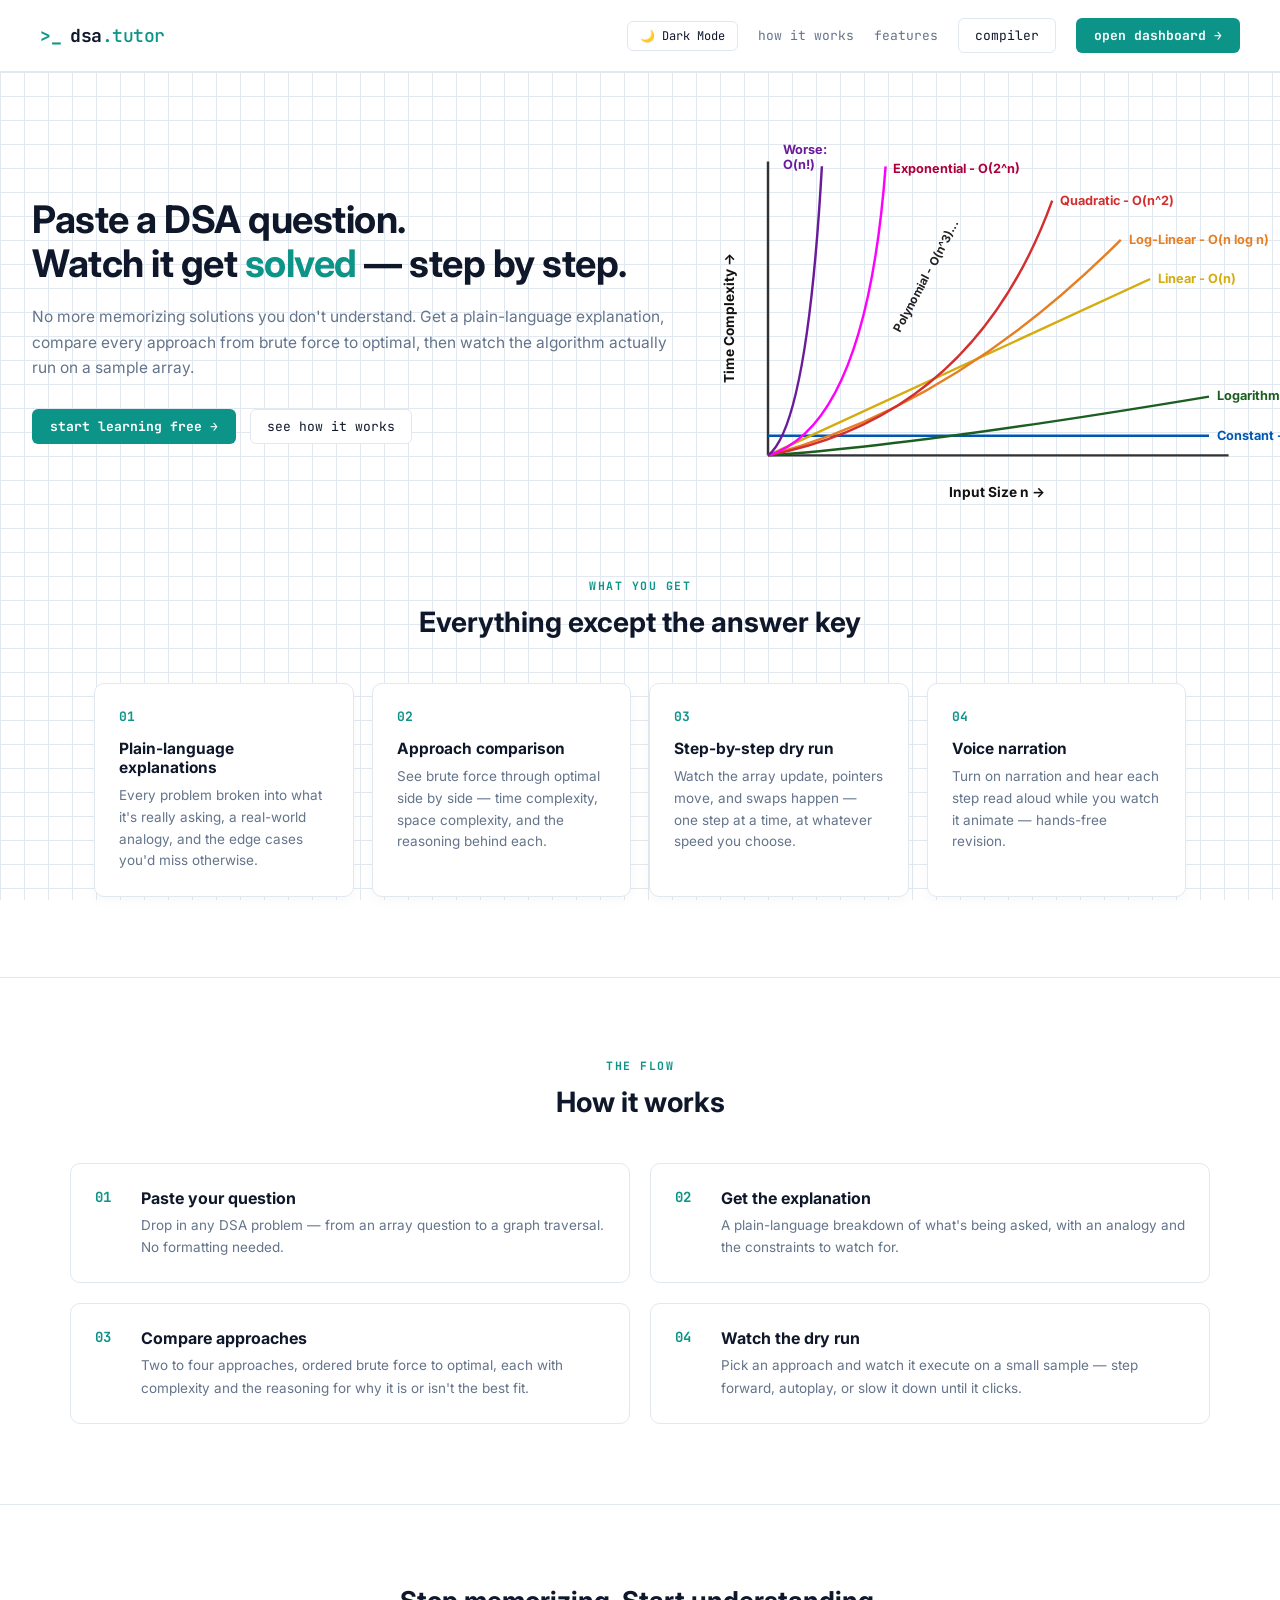
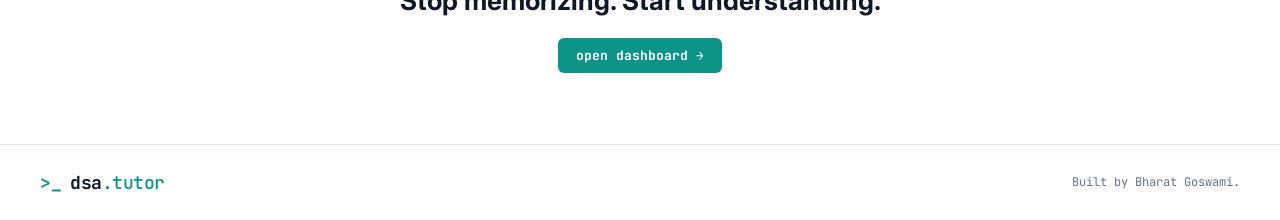
==== frontend/index.html @ 7089bfb3 "Initial clean commit without secrets" ====
<!DOCTYPE html>
<html lang="en">
<head>
<meta charset="UTF-8">
<meta name="viewport" content="width=device-width, initial-scale=1.0">
<title>DSA Visual Tutor — learn algorithms by watching them run</title>
<meta name="description" content="Paste any DSA question and get a plain-language explanation, a brute-force-to-optimal approach comparison, and a step-by-step animated dry run.">
<link rel="preconnect" href="https://fonts.googleapis.com">
<link href="https://fonts.googleapis.com/css2?family=JetBrains+Mono:wght@400;500;700&family=Inter:wght@400;500;600;700&display=swap" rel="stylesheet">
<link rel="stylesheet" href="style.css">
<script src="theme.js"></script>
</head>
<body class="bg-grid">

<header class="landing-nav">
  <div class="brand">
    <span class="brand-prompt">&gt;_</span>
    <span class="brand-name">dsa<span class="brand-accent">.tutor</span></span>
  </div>
  <div class="landing-nav-links">
    <button id="themeToggleBtn" class="btn-ghost" style="padding: 6px 12px; font-size: 12px; cursor: pointer;">🌙 Dark Mode</button>
    <a href="#how-it-works" class="text-link">how it works</a>
    <a href="#features" class="text-link">features</a>
    <a href="compiler.html" class="btn-ghost">compiler</a>
    <a href="dashboard.html" class="btn-solid">open dashboard →</a>
  </div>
</header>

<main>

  <!-- Hero Section with Split Layout & Time Complexity Graph -->
  <section class="hero-split-section">
    <div class="hero-left">
      
      <h1>Paste a DSA question.<br>Watch it get <span class="accent">solved</span> — step by step.</h1>
      <p class="sub">No more memorizing solutions you don't understand. Get a plain-language explanation, compare every approach from brute force to optimal, then watch the algorithm actually run on a sample array.</p>
      <div class="hero-ctas">
        <a href="dashboard.html" class="btn-solid">start learning free →</a>
        <a href="#how-it-works" class="btn-ghost">see how it works</a>
      </div>
    </div>

    <!-- Right Side: Exact Time Complexity Graph (No Box Container) -->
    <div class="hero-right">
      <div class="complexity-graph-wrapper">
        <svg viewBox="0 0 540 380" class="exact-complexity-svg">
          <!-- Axes -->
          <line x1="50" y1="330" x2="520" y2="330" stroke="#333" stroke-width="2.5"/>
          <line x1="50" y1="30" x2="50" y2="330" stroke="#333" stroke-width="2.5"/>
          
          <!-- Axis Labels -->
          <text x="235" y="372" fill="#111" font-size="14" font-weight="700" font-family="Inter, sans-serif">Input Size n -></text>
          <text x="15" y="190" fill="#111" font-size="14" font-weight="700" font-family="Inter, sans-serif" transform="rotate(-90, 15, 190)" text-anchor="middle">Time Complexity -> </text>

          <!-- 1. Constant - O(1) [Blue] -->
          <line x1="50" y1="310" x2="500" y2="310" stroke="#0056b3" stroke-width="2.5"/>
          <text x="508" y="314" fill="#0056b3" font-size="13" font-weight="700" font-family="Inter, sans-serif">Constant - O(1)</text>

          <!-- 2. Logarithmic - O(log(n)) [Dark Green] -->
          <path d="M 50 330 Q 180 320 490" fill="none" stroke="#1b5e20" stroke-width="2.5"/>
          <path d="M 50 330 Q 200 320 500 270" fill="none" stroke="#1b5e20" stroke-width="2.5"/>
          <text x="508" y="274" fill="#1b5e20" font-size="13" font-weight="700" font-family="Inter, sans-serif">Logarithmic - O(log(n))</text>

          <!-- 3. Linear - O(n) [Yellow/Gold] -->
          <line x1="50" y1="330" x2="440" y2="150" stroke="#d4ac0d" stroke-width="2.5"/>
          <text x="448" y="154" fill="#d4ac0d" font-size="13" font-weight="700" font-family="Inter, sans-serif">Linear - O(n)</text>

          <!-- 4. Log-Linear - O(n log n) [Orange] -->
          <path d="M 50 330 Q 240 280 410" fill="none" stroke="#e67e22" stroke-width="2.5"/>
          <path d="M 50 330 Q 240 280 410 110" fill="none" stroke="#e67e22" stroke-width="2.5"/>
          <text x="418" y="114" fill="#e67e22" font-size="13" font-weight="700" font-family="Inter, sans-serif">Log-Linear - O(n log n)</text>

          <!-- 5. Quadratic - O(n^2) [Red] -->
          <path d="M 50 330 Q 260 290 340 70" fill="none" stroke="#d32f2f" stroke-width="2.5"/>
          <text x="348" y="74" fill="#d32f2f" font-size="13" font-weight="700" font-family="Inter, sans-serif">Quadratic - O(n^2)</text>

          <!-- 6. Polynomial - O(n^3)... [Slanted along curve] -->
          <text x="185" y="205" fill="#222" font-size="12" font-weight="700" font-family="Inter, sans-serif" transform="rotate(-62, 185, 205)">Polynomial - O(n^3)...</text>

          <!-- 7. Exponential - O(2^n) [Magenta] -->
          <path d="M 50 330 Q 150 300 170 35" fill="none" stroke="#ff00ff" stroke-width="2.5"/>
          <text x="178" y="42" fill="#b0003a" font-size="13" font-weight="700" font-family="Inter, sans-serif">Exponential - O(2^n)</text>

          <!-- 8. Worse: O(n!) [Purple] -->
          <path d="M 50 330 Q 90 300 105 35" fill="none" stroke="#6a1b9a" stroke-width="2.5"/>
          <text x="65" y="22" fill="#6a1b9a" font-size="13" font-weight="700" font-family="Inter, sans-serif">Worse:</text>
          <text x="65" y="38" fill="#6a1b9a" font-size="13" font-weight="700" font-family="Inter, sans-serif">O(n!)</text>
        </svg>
      </div>
    </div>
  </section>

  <section class="features" id="features">
    <div class="section-label">WHAT YOU GET</div>
    <h2 class="section-title">Everything except the answer key</h2>
    <div class="features-grid">
      <div class="feature-card">
        <div class="f-icon">01</div>
        <h3>Plain-language explanations</h3>
        <p>Every problem broken into what it's really asking, a real-world analogy, and the edge cases you'd miss otherwise.</p>
      </div>
      <div class="feature-card">
        <div class="f-icon">02</div>
        <h3>Approach comparison</h3>
        <p>See brute force through optimal side by side — time complexity, space complexity, and the reasoning behind each.</p>
      </div>
      <div class="feature-card">
        <div class="f-icon">03</div>
        <h3>Step-by-step dry run</h3>
        <p>Watch the array update, pointers move, and swaps happen — one step at a time, at whatever speed you choose.</p>
      </div>
      <div class="feature-card">
        <div class="f-icon">04</div>
        <h3>Voice narration</h3>
        <p>Turn on narration and hear each step read aloud while you watch it animate — hands-free revision.</p>
      </div>
    </div>
  </section>

  <section class="how-it-works" id="how-it-works">
    <div class="section-label">THE FLOW</div>
    <h2 class="section-title">How it works</h2>
    <div class="how-steps">
      <div class="how-step">
        <span class="how-step-num">01</span>
        <div>
          <h3>Paste your question</h3>
          <p>Drop in any DSA problem — from an array question to a graph traversal. No formatting needed.</p>
        </div>
      </div>
      <div class="how-step">
        <span class="how-step-num">02</span>
        <div>
          <h3>Get the explanation</h3>
          <p>A plain-language breakdown of what's being asked, with an analogy and the constraints to watch for.</p>
        </div>
      </div>
      <div class="how-step">
        <span class="how-step-num">03</span>
        <div>
          <h3>Compare approaches</h3>
          <p>Two to four approaches, ordered brute force to optimal, each with complexity and the reasoning for why it is or isn't the best fit.</p>
        </div>
      </div>
      <div class="how-step">
        <span class="how-step-num">04</span>
        <div>
          <h3>Watch the dry run</h3>
          <p>Pick an approach and watch it execute on a small sample — step forward, autoplay, or slow it down until it clicks.</p>
        </div>
      </div>
    </div>
  </section>

  <section class="cta-band">
    <h2>Stop memorizing. Start understanding.</h2>
    <a href="dashboard.html" class="btn-solid">open dashboard →</a>
  </section>

</main>

<footer class="landing-footer">
  <div class="brand">
    <span class="brand-prompt">&gt;_</span>
    <span class="brand-name">dsa<span class="brand-accent">.tutor</span></span>
  </div>
  <span>Built by Bharat Goswami.</span>
</footer>

</body>
</html>
---- frontend/style.css ----
:root {
  --bg: #ffffff;
  --grid-line: #e2e8f0;
  --panel: rgba(255, 255, 255, 0.92);
  --panel-border: #cbd5e1;
  --text: #0f172a;
  --text-dim: #475569;
  --mono: 'JetBrains Mono', monospace;
  --sans: 'Inter', sans-serif;
  --accent: #0d9488;
  --accent-dim: #ccfbf1;
  --amber: #d97706;
  --good: #16a34a;
  --bad: #dc2626;
  --bar: #f8fafc;
  --btn-run-text: #ffffff;
  color-scheme: light;
}

/* Optional Dark theme if toggled */
:root[data-theme="dark"] {
  --bg: #0b0e14;
  --grid-line: rgba(255, 255, 255, 0.05);
  --panel: rgba(18, 22, 31, 0.92);
  --panel-border: #232a38;
  --text: #e2e8f0;
  --text-dim: #7c8798;
  --accent: #5eead4;
  --accent-dim: #2d5f57;
  --amber: #f5a623;
  --good: #4ade80;
  --bad: #f87171;
  --bar: #1c2433;
  --btn-run-text: #06201c;
  color-scheme: dark;
}

* { box-sizing: border-box; }

body {
  margin: 0;
  background-color: var(--bg);
  /* Full-page subtle graph grid pattern */
  background-image:
    linear-gradient(to right, var(--grid-line) 1px, transparent 1px),
    linear-gradient(to bottom, var(--grid-line) 1px, transparent 1px);
  background-size: 24px 24px;
  background-attachment: fixed;
  color: var(--text);
  font-family: var(--sans);
  min-height: 100vh;
  position: relative;
  transition: background-color 0.15s ease, color 0.15s ease;
}

/* Hide old scanline overlay for crisp white grid look */
.scanline {
  display: none;
}

.topbar {
  display: flex;
  justify-content: space-between;
  align-items: center;
  padding: 16px 32px;
  border-bottom: 1px solid var(--panel-border);
  background: var(--panel);
  backdrop-filter: blur(8px);
}

.brand { font-family: var(--mono); font-size: 18px; display: flex; gap: 8px; align-items: center; color: var(--text); }
.brand-prompt { color: var(--accent); font-weight: 700; }
.brand-name { font-weight: 700; letter-spacing: -0.5px; }
.brand-accent { color: var(--accent); font-weight: 500; }

.topbar-status {
  font-family: var(--mono);
  font-size: 12px;
  color: var(--text-dim);
  display: flex;
  align-items: center;
  gap: 8px;
}

.dot { width: 8px; height: 8px; border-radius: 50%; display: inline-block; }
.dot-idle { background: var(--text-dim); }
.dot-live { background: var(--accent); box-shadow: 0 0 8px var(--accent); }

/* ================= FULL-PAGE GRID LAYOUT ================= */

.wrap {
  max-width: 1360px;
  width: 100%;
  margin: 0 auto;
  padding: 32px 32px 80px;
  display: grid;
  grid-template-columns: repeat(12, 1fr);
  gap: 24px;
  align-items: start;
}

/* By default, panels span all 12 columns */
.wrap > * {
  grid-column: span 12;
}

/* On Dashboard: 02 (Understand) and 03 (Compare Approaches) sit side-by-side in a 2-column grid */
.explain-panel {
  grid-column: span 6;
  height: 100%;
}

.approaches-panel {
  grid-column: span 6;
  height: 100%;
}

.input-panel,
.dryrun-panel,
.compiler-panel,
.coming-soon,
.loader,
.error-box {
  grid-column: span 12;
}

.panel {
  background: var(--panel);
  backdrop-filter: blur(6px);
  border: 1px solid var(--panel-border);
  border-radius: 12px;
  padding: 24px;
  box-shadow: 0 4px 16px rgba(15, 23, 42, 0.04);
  animation: rise 0.3s ease;
}

@keyframes rise {
  from { opacity: 0; transform: translateY(6px); }
  to { opacity: 1; transform: translateY(0); }
}

.hidden { display: none !important; }

.panel-label {
  font-family: var(--mono);
  font-size: 11.5px;
  font-weight: 700;
  letter-spacing: 1.5px;
  color: var(--accent);
  margin-bottom: 14px;
}

.panel-label-row {
  display: flex;
  justify-content: space-between;
  align-items: center;
  margin-bottom: 14px;
  flex-wrap: wrap;
  gap: 10px;
}
.panel-label-row .panel-label { margin-bottom: 0; }

.btn-listen {
  background: var(--bar);
  border: 1px solid var(--panel-border);
  color: var(--text);
  border-radius: 6px;
  padding: 6px 12px;
  font-family: var(--mono);
  font-size: 11.5px;
  cursor: pointer;
  display: flex;
  align-items: center;
  gap: 6px;
}
.btn-listen:hover { border-color: var(--accent); color: var(--accent); }
.btn-listen.speaking { border-color: var(--amber); color: var(--amber); }
.btn-listen.speaking #listenIcon { animation: pulse 1s ease-in-out infinite; }

@keyframes pulse {
  0%, 100% { opacity: 1; }
  50% { opacity: 0.4; }
}

.narrate-toggle {
  font-family: var(--mono);
  font-size: 11.5px;
  color: var(--text-dim);
  display: flex;
  align-items: center;
  gap: 5px;
  cursor: pointer;
  user-select: none;
}
.narrate-toggle input { accent-color: var(--accent); cursor: pointer; }

#questionInput {
  width: 100%;
  min-height: 95px;
  background: var(--bar);
  border: 1px solid var(--panel-border);
  border-radius: 8px;
  color: var(--text);
  font-family: var(--mono);
  font-size: 14px;
  padding: 14px;
  resize: vertical;
}
#questionInput:focus { outline: 2px solid var(--accent); border-color: var(--accent); }

.btn-run {
  margin-top: 14px;
  width: 100%;
  background: var(--accent);
  color: var(--btn-run-text);
  border: none;
  border-radius: 8px;
  padding: 12px;
  font-family: var(--mono);
  font-weight: 700;
  font-size: 14px;
  cursor: pointer;
  display: flex;
  justify-content: center;
  gap: 10px;
  align-items: center;
  transition: filter 0.15s ease;
}
.btn-run:hover { filter: brightness(1.08); }
.btn-run:active { filter: brightness(0.95); }
.btn-run-key { opacity: 0.75; }

.explanation-text {
  font-size: 15px;
  line-height: 1.75;
  color: var(--text);
  margin: 0;
}

.approaches-list {
  display: grid;
  grid-template-columns: repeat(auto-fit, minmax(240px, 1fr));
  gap: 12px;
}

.approach-card {
  background: var(--bar);
  border: 1px solid var(--panel-border);
  border-radius: 8px;
  padding: 14px 16px;
  cursor: pointer;
  transition: border-color 0.15s ease, transform 0.15s ease, box-shadow 0.15s ease;
}
.approach-card:hover {
  border-color: var(--accent);
  transform: translateY(-2px);
  box-shadow: 0 4px 12px rgba(13, 148, 136, 0.08);
}
.approach-card.best {
  border-color: var(--good);
  background: rgba(22, 163, 74, 0.05);
}

.approach-top {
  display: flex;
  justify-content: space-between;
  align-items: center;
  margin-bottom: 6px;
  gap: 8px;
}

.approach-name { font-weight: 600; font-size: 14.5px; }

.approach-badge {
  font-family: var(--mono);
  font-size: 10.5px;
  font-weight: 600;
  padding: 2px 8px;
  border-radius: 4px;
  letter-spacing: 0.5px;
}
.badge-best { background: rgba(22, 163, 74, 0.15); color: var(--good); }
.badge-normal { background: rgba(100, 116, 139, 0.15); color: var(--text-dim); }

.approach-complexity {
  font-family: var(--mono);
  font-size: 12.5px;
  color: var(--accent);
  margin-bottom: 6px;
}

.approach-why { font-size: 13px; color: var(--text-dim); line-height: 1.5; margin: 0; }

.dryrun-header {
  display: flex;
  justify-content: space-between;
  align-items: center;
  margin-bottom: 20px;
  flex-wrap: wrap;
  gap: 10px;
}

.dryrun-approach-name {
  font-family: var(--mono);
  font-size: 13.5px;
  font-weight: 600;
  color: var(--amber);
}

.dryrun-controls { display: flex; align-items: center; gap: 8px; flex-wrap: wrap; }

.btn-step {
  background: var(--bar);
  border: 1px solid var(--panel-border);
  color: var(--text);
  border-radius: 6px;
  padding: 6px 10px;
  font-family: var(--mono);
  font-size: 12px;
  cursor: pointer;
}
.btn-step:hover { border-color: var(--accent); color: var(--accent); }
.btn-play { color: var(--accent); font-weight: 600; }

.speed-select {
  background: var(--bar);
  border: 1px solid var(--panel-border);
  color: var(--text);
  border-radius: 6px;
  padding: 6px 8px;
  font-family: var(--mono);
  font-size: 12px;
  cursor: pointer;
}
.speed-select:hover { border-color: var(--accent); }

.step-counter { font-family: var(--mono); font-size: 12px; color: var(--text-dim); min-width: 48px; text-align: center; }

.array-stage {
  display: flex;
  align-items: flex-end;
  justify-content: center;
  gap: 12px;
  height: 200px;
  padding: 16px 0 0;
  border-bottom: 1px solid var(--panel-border);
  background-image:
    linear-gradient(to right, rgba(203, 213, 225, 0.35) 1px, transparent 1px),
    linear-gradient(to bottom, rgba(203, 213, 225, 0.35) 1px, transparent 1px);
  background-size: 16px 16px;
  border-radius: 8px 8px 0 0;
}

.array-bar {
  background: var(--bar);
  border: 1px solid var(--panel-border);
  border-radius: 6px 6px 2px 2px;
  min-width: 44px;
  display: flex;
  align-items: flex-start;
  justify-content: center;
  padding-top: 8px;
  font-family: var(--mono);
  font-weight: 600;
  font-size: 13.5px;
  color: var(--text);
  transition: height 0.25s ease, background 0.25s ease, border-color 0.25s ease;
}

.array-bar.highlight {
  background: rgba(13, 148, 136, 0.14);
  border-color: var(--accent);
  color: var(--accent);
}

.array-bar.swapped {
  background: rgba(217, 119, 6, 0.15);
  border-color: var(--amber);
  color: var(--amber);
}

.pointer-row {
  display: flex;
  justify-content: center;
  gap: 12px;
  min-height: 28px;
  margin-top: 8px;
  font-family: var(--mono);
  font-size: 12px;
  color: var(--text-dim);
}

.pointer-tag {
  min-width: 44px;
  text-align: center;
}

.pointer-tag .name { color: var(--amber); font-weight: 600; }

.action-line {
  margin-top: 18px;
  font-family: var(--mono);
  font-size: 13px;
  line-height: 1.6;
  color: var(--text);
  padding: 12px 14px;
  background: var(--bar);
  border-radius: 6px;
  border-left: 3px solid var(--accent);
}

.loader {
  font-family: var(--mono);
  font-size: 13px;
  color: var(--accent);
  text-align: center;
  padding: 20px;
}
.loader-text::after {
  content: '';
  animation: dots 1.2s steps(4, end) infinite;
}
@keyframes dots {
  0% { content: ''; }
  25% { content: '.'; }
  50% { content: '..'; }
  75% { content: '...'; }
  100% { content: ''; }
}

.error-box {
  font-family: var(--mono);
  font-size: 13px;
  color: var(--bad);
  background: rgba(220, 38, 38, 0.06);
  border: 1px solid rgba(220, 38, 38, 0.3);
  border-radius: 8px;
  padding: 14px 16px;
}

/* ================= APP SHELL (Sidebar + Main Grid) ================= */

.app-shell { display: flex; min-height: 100vh; align-items: stretch; }

.sidebar {
  width: 230px;
  flex-shrink: 0;
  display: flex;
  flex-direction: column;
  padding: 22px 0 18px;
  border-right: 1px solid var(--panel-border);
  background: var(--panel);
  backdrop-filter: blur(8px);
  position: sticky;
  top: 0;
  height: 100vh;
}

.sidebar-brand { padding: 0 22px 26px; }

.sidebar-nav { display: flex; flex-direction: column; gap: 4px; flex: 1; margin-top: 8px; }

.sidebar-link {
  display: flex;
  align-items: center;
  gap: 10px;
  padding: 10px 22px;
  font-family: var(--mono);
  font-size: 13px;
  color: var(--text-dim);
  text-decoration: none;
  border-left: 3px solid transparent;
  white-space: nowrap;
}
.sidebar-link:hover { color: var(--text); background: var(--bar); }
.sidebar-link.active {
  color: var(--accent);
  font-weight: 600;
  border-left-color: var(--accent);
  background: rgba(13, 148, 136, 0.08);
}
.sidebar-link .num { opacity: 0.6; font-size: 11px; }
.sidebar-link .soon {
  margin-left: auto;
  font-size: 9px;
  letter-spacing: 0.5px;
  color: var(--text-dim);
  border: 1px solid var(--panel-border);
  border-radius: 4px;
  padding: 1px 5px;
}

.app-main { flex: 1; min-width: 0; display: flex; flex-direction: column; }

.topbar-slim { justify-content: flex-end; padding: 14px 32px; }

/* ================= Coming-soon stub panels ================= */

.coming-soon {
  text-align: center;
  padding: 70px 24px;
}
.coming-soon .cs-icon { font-family: var(--mono); font-size: 28px; color: var(--accent); margin-bottom: 14px; }
.coming-soon h2 { margin: 0 0 10px; font-size: 19px; }
.coming-soon p { color: var(--text-dim); font-size: 14px; max-width: 420px; margin: 0 auto; line-height: 1.6; }

/* ================= LANDING PAGE (Grid Enhanced) ================= */

.landing-nav {
  display: flex;
  justify-content: space-between;
  align-items: center;
  padding: 18px 40px;
  border-bottom: 1px solid var(--panel-border);
  background: var(--panel);
  backdrop-filter: blur(8px);
  position: sticky;
  top: 0;
  z-index: 50;
}
.landing-nav-links { display: flex; align-items: center; gap: 20px; }
.landing-nav-links a.text-link {
  font-family: var(--mono);
  font-size: 13px;
  color: var(--text-dim);
  text-decoration: none;
}
.landing-nav-links a.text-link:hover { color: var(--text); }

.btn-ghost {
  background: var(--panel);
  border: 1px solid var(--panel-border);
  color: var(--text);
  padding: 8px 16px;
  border-radius: 6px;
  font-family: var(--mono);
  font-size: 13px;
  text-decoration: none;
  transition: border-color 0.15s ease, color 0.15s ease;
}
.btn-ghost:hover { border-color: var(--accent); color: var(--accent); }

.btn-solid {
  background: var(--accent);
  color: var(--btn-run-text);
  padding: 9px 18px;
  border-radius: 6px;
  font-family: var(--mono);
  font-weight: 700;
  font-size: 13px;
  text-decoration: none;
  transition: filter 0.15s ease;
}
.btn-solid:hover { filter: brightness(1.08); }

.hero { max-width: 960px; margin: 0 auto; padding: 80px 24px 30px; text-align: center; }
.hero-eyebrow {
  font-family: var(--mono);
  font-size: 12px;
  font-weight: 600;
  letter-spacing: 2px;
  color: var(--accent);
  margin-bottom: 18px;
}
.hero-eyebrow::before { content: "◆ "; }
.hero h1 { font-size: 44px; line-height: 1.18; margin: 0 0 20px; font-weight: 700; letter-spacing: -0.5px; }
.hero h1 .accent { color: var(--accent); }
.hero p.sub { font-size: 16.5px; color: var(--text-dim); max-width: 600px; margin: 0 auto 34px; line-height: 1.65; }
.hero-ctas { display: flex; justify-content: center; gap: 14px; margin-bottom: 60px; flex-wrap: wrap; }

/* 4-column horizontal grid for hero steps on desktop */
.hero-demo {
  max-width: 960px;
  margin: 0 auto 70px;
  display: grid;
  grid-template-columns: repeat(4, 1fr);
  gap: 16px;
}
.demo-connector { display: none; }
.demo-step {
  background: var(--panel);
  border: 1px solid var(--panel-border);
  border-radius: 10px;
  padding: 18px;
  display: flex;
  flex-direction: column;
  align-items: flex-start;
  gap: 8px;
  text-align: left;
  box-shadow: 0 4px 12px rgba(15, 23, 42, 0.03);
}
.demo-step.highlight { border-color: var(--accent); background: rgba(13, 148, 136, 0.06); }
.demo-num { font-family: var(--mono); font-size: 12px; color: var(--accent); font-weight: 700; }
.demo-label { font-family: var(--mono); font-weight: 700; font-size: 13px; letter-spacing: 0.8px; }
.demo-desc { font-size: 13px; color: var(--text-dim); }

.section-label {
  font-family: var(--mono);
  font-size: 11.5px;
  font-weight: 700;
  letter-spacing: 1.5px;
  color: var(--accent);
  text-align: center;
  margin-bottom: 12px;
}
.section-title { text-align: center; font-size: 28px; margin: 0 0 44px; font-weight: 700; }

.features { max-width: 1140px; margin: 0 auto; padding: 30px 24px 80px; }
.features-grid { display: grid; grid-template-columns: repeat(4, 1fr); gap: 18px; }
.feature-card {
  background: var(--panel);
  border: 1px solid var(--panel-border);
  border-radius: 10px;
  padding: 24px;
  box-shadow: 0 4px 12px rgba(15, 23, 42, 0.03);
}
.feature-card .f-icon { font-family: var(--mono); font-weight: 700; color: var(--accent); font-size: 13px; margin-bottom: 14px; }
.feature-card h3 { margin: 0 0 8px; font-size: 15.5px; }
.feature-card p { margin: 0; color: var(--text-dim); font-size: 13.5px; line-height: 1.6; }

.how-it-works { border-top: 1px solid var(--panel-border); padding: 80px 24px; }
.how-steps {
  max-width: 1140px;
  margin: 0 auto;
  display: grid;
  grid-template-columns: repeat(2, 1fr);
  gap: 20px;
}
.how-step {
  background: var(--panel);
  border: 1px solid var(--panel-border);
  border-radius: 10px;
  display: flex;
  gap: 18px;
  padding: 24px;
}
.how-step-num { font-family: var(--mono); font-weight: 700; font-size: 14px; color: var(--accent); min-width: 28px; flex-shrink: 0; }
.how-step h3 { margin: 0 0 6px; font-size: 16px; }
.how-step p { margin: 0; color: var(--text-dim); font-size: 13.5px; line-height: 1.65; }

.cta-band {
  border-top: 1px solid var(--panel-border);
  text-align: center;
  padding: 80px 24px;
}
.cta-band h2 { font-size: 26px; margin: 0 0 28px; font-weight: 700; }

.landing-footer {
  border-top: 1px solid var(--panel-border);
  background: var(--panel);
  padding: 26px 40px;
  display: flex;
  justify-content: space-between;
  align-items: center;
  font-family: var(--mono);
  font-size: 12px;
  color: var(--text-dim);
  flex-wrap: wrap;
  gap: 10px;
}

/* ================= Compiler / Code Runner ================= */

.compiler-panel .panel-label-row { margin-bottom: 12px; }

.code-editor {
  width: 100%;
  min-height: 240px;
  background: var(--bar);
  border: 1px solid var(--panel-border);
  border-radius: 8px;
  color: var(--text);
  font-family: var(--mono);
  font-size: 13.5px;
  line-height: 1.6;
  padding: 14px;
  resize: vertical;
  tab-size: 4;
}

.stdin-row { margin-top: 14px; }

.stdin-label {
  display: block;
  font-family: var(--mono);
  font-size: 11px;
  letter-spacing: 0.5px;
  color: var(--text-dim);
  margin-bottom: 6px;
}

.stdin-editor {
  width: 100%;
  min-height: 60px;
  background: var(--bar);
  border: 1px solid var(--panel-border);
  border-radius: 8px;
  color: var(--text);
  font-family: var(--mono);
  font-size: 13px;
  padding: 10px 12px;
  resize: vertical;
}
.stdin-editor:focus { outline: 2px solid var(--accent); border-color: var(--accent); }

.compiler-panel .btn-run { margin-top: 14px; }

.code-output {
  margin-top: 18px;
  padding-top: 16px;
  border-top: 1px solid var(--panel-border);
}

.output-header {
  display: flex;
  justify-content: space-between;
  align-items: center;
  margin-bottom: 10px;
}

.output-status {
  font-family: var(--mono);
  font-size: 12.5px;
  font-weight: 700;
  padding: 3px 10px;
  border-radius: 5px;
}
.output-status.success { background: rgba(22, 163, 74, 0.15); color: var(--good); }
.output-status.fail { background: rgba(220, 38, 38, 0.15); color: var(--bad); }

.output-meta {
  font-family: var(--mono);
  font-size: 11.5px;
  color: var(--text-dim);
}

.output-block {
  background: var(--bar);
  border: 1px solid var(--panel-border);
  border-radius: 8px;
  padding: 12px 14px;
  font-family: var(--mono);
  font-size: 13px;
  color: var(--text);
  white-space: pre-wrap;
  word-break: break-word;
  margin: 0 0 10px;
  max-height: 260px;
  overflow-y: auto;
}
.output-block.output-error { color: var(--bad); border-color: rgba(220, 38, 38, 0.35); }

.listen-controls { display: flex; align-items: center; gap: 8px; }

/* ================= Translate button group ================= */

.translate-group {
  display: flex;
  background: var(--bar);
  border: 1px solid var(--panel-border);
  border-radius: 6px;
  padding: 2px;
  gap: 2px;
}

.translate-btn {
  background: transparent;
  border: none;
  color: var(--text-dim);
  font-family: var(--mono);
  font-size: 11px;
  padding: 5px 10px;
  border-radius: 4px;
  cursor: pointer;
}
.translate-btn:hover { color: var(--text); }
.translate-btn.active {
  background: var(--accent);
  color: #ffffff;
  font-weight: 700;
}
.translate-btn.loading { opacity: 0.5; cursor: wait; }

/* ================= CodeMirror integration ================= */

.CodeMirror {
  border: 1px solid var(--panel-border);
  border-radius: 8px;
  font-family: var(--mono);
  font-size: 13.5px;
  line-height: 1.6;
  background: var(--bar);
}
.CodeMirror-focused { border-color: var(--accent); }

/* ================= Responsive Breakpoints ================= */

@media (max-width: 1024px) {
  .explain-panel,
  .approaches-panel {
    grid-column: span 12;
  }
  .features-grid,
  .hero-demo {
    grid-template-columns: repeat(2, 1fr);
  }
}

@media (max-width: 860px) {
  .app-shell { flex-direction: column; }
  .sidebar {
    width: 100%;
    height: auto;
    position: static;
    flex-direction: row;
    align-items: center;
    padding: 12px 16px;
    overflow-x: auto;
    border-right: none;
    border-bottom: 1px solid var(--panel-border);
  }
  .sidebar-brand { padding: 0 18px 0 0; }
  .sidebar-nav { flex-direction: row; margin-top: 0; }
  .sidebar-link { border-left: none; border-bottom: 2px solid transparent; padding: 6px 12px; }
  .sidebar-link.active { border-left-color: transparent; border-bottom-color: var(--accent); }
  .wrap { padding: 20px 16px 60px; }
}

@media (max-width: 640px) {
  .features-grid,
  .hero-demo,
  .how-steps {
    grid-template-columns: 1fr;
  }
  .hero h1 { font-size: 30px; }
  .landing-nav { padding: 14px 18px; }
}

/* ================= PRACTICE PAGE (DNK SKILLS STYLE) ================= */

.practice-topbar {
  padding: 18px 32px;
  display: flex;
  justify-content: space-between;
  align-items: center;
}

.practice-title {
  margin: 0;
  font-size: 22px;
  font-weight: 700;
  letter-spacing: -0.3px;
}

.practice-topbar-right {
  display: flex;
  align-items: center;
  gap: 16px;
}

.solved-counter {
  font-family: var(--mono);
  font-size: 13.5px;
  color: var(--text-dim);
}
.solved-counter strong {
  color: var(--text);
  font-weight: 700;
}

.btn-leaderboard {
  background: var(--accent);
  color: #ffffff;
  border: none;
  border-radius: 20px;
  padding: 7px 16px;
  font-family: var(--sans);
  font-size: 12.5px;
  font-weight: 600;
  cursor: pointer;
  transition: filter 0.15s ease;
}
.btn-leaderboard:hover { filter: brightness(1.08); }

.practice-wrap {
  display: flex;
  flex-direction: column;
  gap: 18px;
}

.topic-pills-bar {
  display: flex;
  align-items: center;
  gap: 10px;
  flex-wrap: wrap; /* Yeh aage scroll hone ki jagah naye row mein wrap kar dega */
  padding-bottom: 8px;
  overflow-x: visible; /* Scrollbar ko hata kar wrap enable karega */
}

.topic-pill {
  background: var(--panel);
  border: 1px solid var(--panel-border);
  color: var(--text);
  border-radius: 999px;
  padding: 8px 18px;
  font-family: var(--sans);
  font-size: 13px;
  font-weight: 500;
  white-space: nowrap;
  cursor: pointer;
  transition: all 0.15s ease;
}
.topic-pill:hover {
  border-color: var(--accent);
  color: var(--accent);
}
.topic-pill.active {
  background: #15803d;
  border-color: #15803d;
  color: #ffffff;
  font-weight: 600;
}

.practice-subbar {
  display: flex;
  justify-content: space-between;
  align-items: center;
  font-size: 13px;
  color: var(--text-dim);
  padding: 0 4px;
}

.practice-cards-list {
  display: grid;
  grid-template-columns: repeat(2, 1fr);
  gap: 20px;
}

/* Jab screen choti ho (mobile/tablet), toh wapas single column ho jaye */
@media (max-width: 1024px) {
  .practice-cards-list {
    grid-template-columns: 1fr;
  }
}

.practice-pack-card {
  background: var(--panel);
  border: 1px solid var(--panel-border);
  border-radius: 12px;
  padding: 20px 24px;
  box-shadow: 0 2px 10px rgba(15, 23, 42, 0.03);
  transition: border-color 0.15s ease, box-shadow 0.15s ease;
}
.practice-pack-card:hover {
  border-color: #94a3b8;
  box-shadow: 0 6px 18px rgba(15, 23, 42, 0.06);
}

.pack-main-row {
  display: flex;
  justify-content: space-between;
  align-items: center; /* Saare elements vertical center mein align rahenge */
  gap: 16px;
  flex-wrap: nowrap;   /* Button aur progress bar ko niche khisakne se roquega */
}

.pack-left {
  flex: 1;
  min-width: 0;        /* Text overflow ko handle karega */
}

.pack-right {
  display: flex;
  align-items: center;
  gap: 20px;
  flex-shrink: 0;      /* Button aur progress box apni jagah fix rahenge */
}

.pack-progress-box {
  width: 140px;        /* Fixed width taaki sabhi cards ki progress bar ek jaisi dikhe */
}

.pack-title-row {
  display: flex;
  align-items: center;
  gap: 10px;
  margin-bottom: 6px;
}

.pack-topic-name {
  font-size: 17px;
  font-weight: 700;
  color: var(--text);
}

.pack-badge {
  font-family: var(--mono);
  font-size: 10.5px;
  font-weight: 700;
  padding: 3px 10px;
  border-radius: 999px;
  color: #ffffff;
  letter-spacing: 0.4px;
}
.badge-easy { background: #16a34a; }
.badge-medium { background: #ea580c; }
.badge-hard { background: #dc2626; }
.badge-placement { background: #0d9488; }
.badge-interview { background: #334155; }

.pack-subtitle {
  font-size: 13px;
  color: var(--text);
  font-weight: 500;
  margin-bottom: 3px;
}

.pack-qcount {
  font-size: 12.5px;
  color: var(--text-dim);
}

.pack-right {
  display: flex;
  align-items: center;
  gap: 24px;
}

.pack-progress-box {
  min-width: 170px;
}

.pack-progress-label {
  font-size: 12.5px;
  color: var(--text-dim);
  display: flex;
  align-items: center;
  gap: 6px;
  margin-bottom: 6px;
}
.pack-progress-label strong { color: var(--text); }

.pack-dot {
  width: 8px;
  height: 8px;
  border-radius: 50%;
  display: inline-block;
}

.pack-progress-track {
  width: 100%;
  height: 6px;
  background: #e2e8f0;
  border-radius: 999px;
  overflow: hidden;
}

.pack-progress-fill {
  height: 100%;
  border-radius: 999px;
  transition: width 0.3s ease;
}

.btn-pack-solve {
  background: #15803d;
  color: #ffffff;
  border: none;
  border-radius: 8px;
  padding: 9px 22px;
  font-family: var(--sans);
  font-size: 13.5px;
  font-weight: 600;
  cursor: pointer;
  transition: filter 0.15s ease;
}
.btn-pack-solve:hover { filter: brightness(1.1); }

/* Drawer inside each card */
.pack-questions-drawer {
  margin-top: 18px;
  padding-top: 16px;
  border-top: 1px solid var(--panel-border);
}

.drawer-header {
  font-family: var(--mono);
  font-size: 11.5px;
  color: var(--text-dim);
  margin-bottom: 10px;
}

.drawer-list {
  display: flex;
  flex-direction: column;
  gap: 8px;
}

.drawer-q-item {
  display: flex;
  justify-content: space-between;
  align-items: center;
  gap: 14px;
  padding: 10px 14px;
  background: var(--bar);
  border: 1px solid var(--panel-border);
  border-radius: 8px;
}
.drawer-q-item.done .q-text {
  text-decoration: line-through;
  color: var(--text-dim);
}

.q-check-label {
  display: flex;
  align-items: center;
  gap: 10px;
  cursor: pointer;
  font-size: 13.5px;
  line-height: 1.5;
  flex: 1;
}
.q-checkbox {
  accent-color: #15803d;
  width: 16px;
  height: 16px;
  cursor: pointer;
}
.q-index {
  font-family: var(--mono);
  font-size: 12px;
  color: var(--text-dim);
}

.q-actions {
  display: flex;
  gap: 8px;
  flex-shrink: 0;
}

.btn-q-action {
  background: var(--panel);
  border: 1px solid var(--panel-border);
  color: var(--text);
  border-radius: 6px;
  padding: 5px 10px;
  font-family: var(--mono);
  font-size: 11.5px;
  cursor: pointer;
}
.btn-q-action:hover {
  border-color: var(--accent);
  color: var(--accent);
}
.btn-visualize {
  color: #15803d;
  border-color: rgba(21, 128, 61, 0.35);
}

/* ================= PROGRESS ANALYTICS DASHBOARD ================= */

.progress-wrap {
  display: flex;
  flex-direction: column;
  gap: 20px;
}

.progress-top-grid {
  display: grid;
  grid-template-columns: repeat(2, 1fr);
  gap: 20px;
}

@media (max-width: 900px) {
  .progress-top-grid {
    grid-template-columns: 1fr;
  }
}

.stat-card {
  display: flex;
  flex-direction: column;
  gap: 16px;
}

.stat-header {
  display: flex;
  justify-content: space-between;
  align-items: center;
}

.stat-badge {
  font-family: var(--mono);
  font-size: 11.5px;
  background: rgba(13, 148, 136, 0.1);
  color: var(--accent);
  padding: 3px 10px;
  border-radius: 6px;
  font-weight: 600;
}

.stat-body-row {
  display: flex;
  justify-content: space-between;
  align-items: center;
}

.stat-number-box h2 {
  font-size: 38px;
  font-weight: 700;
  margin: 0 0 4px 0;
  font-family: var(--mono);
  letter-spacing: -1px;
}

.stat-subtext {
  font-size: 12.5px;
  color: var(--text-dim);
  margin: 0;
  font-family: var(--mono);
}

/* Circular Gauge */
.circular-progress-wrap {
  position: relative;
  width: 80px;
  height: 80px;
  display: flex;
  align-items: center;
  justify-content: center;
}
.progress-ring {
  transform: rotate(-90deg);
}
.ring-bg {
  fill: none;
  stroke: var(--panel-border);
  stroke-width: 6;
}
.ring-fill {
  fill: none;
  stroke: var(--accent);
  stroke-width: 6;
  stroke-linecap: round;
  transition: stroke-dashoffset 0.6s ease;
}
.ring-text {
  position: absolute;
  font-family: var(--mono);
  font-size: 13px;
  font-weight: 700;
}

/* Difficulty Breakdown Bars */
.difficulty-tiers-grid {
  display: flex;
  flex-direction: column;
  gap: 10px;
  margin-top: 4px;
}

.diff-bar-item {
  display: flex;
  flex-direction: column;
  gap: 4px;
}

.diff-label {
  display: flex;
  justify-content: space-between;
  font-size: 12.5px;
  font-family: var(--mono);
  color: var(--text-dim);
}
.diff-label strong { color: var(--text); }

.diff-track {
  width: 100%;
  height: 6px;
  background: var(--bar);
  border-radius: 999px;
  overflow: hidden;
  border: 1px solid var(--panel-border);
}

.diff-fill {
  height: 100%;
  border-radius: 999px;
  transition: width 0.4s ease;
}
.diff-fill.easy { background: #10b981; }
.diff-fill.medium { background: #f59e0b; }
.diff-fill.hard { background: #ef4444; }

/* Streak and Milestones */
.streak-box {
  display: flex;
  align-items: center;
  gap: 14px;
  background: var(--bar);
  border: 1px solid var(--panel-border);
  border-radius: 10px;
  padding: 14px 18px;
  margin-bottom: 6px;
}
.streak-icon { font-size: 26px; }
.streak-box h3 { margin: 0 0 2px 0; font-size: 16px; }

.milestone-list {
  display: flex;
  flex-direction: column;
  gap: 8px;
}

.milestone-item {
  display: flex;
  align-items: center;
  gap: 12px;
  padding: 10px 14px;
  background: var(--bar);
  border: 1px solid var(--panel-border);
  border-radius: 8px;
  opacity: 0.5;
}
.milestone-item.unlocked {
  opacity: 1;
  border-color: rgba(16, 185, 129, 0.4);
  background: rgba(16, 185, 129, 0.04);
}
.ms-icon { font-size: 20px; }
.milestone-item strong { font-size: 13.5px; display: block; margin-bottom: 2px; }
.milestone-item p { margin: 0; font-size: 12px; color: var(--text-dim); }

/* Heatmap Grid */
.heatmap-panel {
  display: flex;
  flex-direction: column;
  gap: 12px;
}

.heatmap-grid-container {
  display: grid;
  grid-template-columns: repeat(52, 1fr);
  grid-template-rows: repeat(7, 12px);
  gap: 4px;
  overflow-x: auto;
  padding: 4px 0;
}

.heatmap-box {
  width: 12px;
  height: 12px;
  border-radius: 2px;
  background: var(--bar);
  border: 1px solid var(--panel-border);
}
.heatmap-box.level-0 { background: var(--bar); }
.heatmap-box.level-1 { background: rgba(13, 148, 136, 0.25); border-color: rgba(13, 148, 136, 0.3); }
.heatmap-box.level-2 { background: rgba(13, 148, 136, 0.6); border-color: rgba(13, 148, 136, 0.65); }
.heatmap-box.level-3 { background: #0d9488; border-color: #0f766e; }

.heatmap-legend {
  display: flex;
  align-items: center;
  justify-content: flex-end;
  gap: 8px;
  font-family: var(--mono);
  font-size: 11.5px;
  color: var(--text-dim);
  margin-top: 4px;
}
.legend-boxes {
  display: flex;
  gap: 4px;
}
.l-box {
  width: 10px;
  height: 10px;
  border-radius: 2px;
}
.l-box.level-0 { background: var(--bar); border: 1px solid var(--panel-border); }
.l-box.level-1 { background: rgba(13, 148, 136, 0.25); }
.l-box.level-2 { background: rgba(13, 148, 136, 0.6); }
.l-box.level-3 { background: #0d9488; }



/* ================= HERO SPLIT LAYOUT WITH COMPLEXITY GRAPH ================= */

.hero-split-section {
  max-width: 1280px;
  margin: 0 auto;
  padding: 60px 32px 40px;
  display: grid;
  grid-template-columns: 1.1fr 0.9fr;
  gap: 40px;
  align-items: center;
}

.hero-left {
  text-align: left;
}

.hero-left .hero-eyebrow {
  margin-bottom: 16px;
}

.hero-left h1 {
  font-size: 38px;
  line-height: 1.18;
  margin: 0 0 18px 0;
  font-weight: 700;
  letter-spacing: -0.5px;
}

.hero-left h1 .accent {
  color: var(--accent);
}

.hero-left p.sub {
  font-size: 15.5px;
  color: var(--text-dim);
  margin: 0 0 28px 0;
  line-height: 1.65;
}

.hero-left .hero-ctas {
  display: flex;
  justify-content: flex-start;
  gap: 14px;
  margin-bottom: 0;
}

/* Right Side Complexity Card */
.hero-right {
  width: 100%;
}

.complexity-card {
  background: var(--panel);
  border: 1px solid var(--panel-border);
  border-radius: 14px;
  padding: 20px;
  box-shadow: 0 10px 30px rgba(15, 23, 42, 0.06);
}

.complexity-card-header {
  display: flex;
  justify-content: space-between;
  align-items: center;
  font-family: var(--mono);
  font-size: 13px;
  font-weight: 600;
  margin-bottom: 14px;
  padding-bottom: 10px;
  border-bottom: 1px solid var(--panel-border);
}

.complexity-graph-box {
  width: 100%;
  background: var(--bar);
  border-radius: 10px;
  padding: 10px;
  border: 1px solid var(--panel-border);
  display: flex;
  justify-content: center;
  align-items: center;
}

.complexity-svg {
  width: 100%;
  height: auto;
  max-height: 300px;
}

/* Responsive for Tablets / Mobile */
@media (max-width: 968px) {
  .hero-split-section {
    grid-template-columns: 1fr;
    text-align: center;
    padding: 40px 20px;
  }
  .hero-left {
    text-align: center;
  }
  .hero-left .hero-ctas {
    justify-content: center;
  }
}

.complexity-graph-wrapper {
  width: 100%;
  background: transparent !important;
  border: none !important;
  box-shadow: none !important;
  padding: 0 !important;
}

.exact-complexity-svg {
  width: 100%;
  height: auto;
  max-height: 400px;
  overflow: visible;
}

/* Standard Compiler Split Grid */
.compiler-split-grid {
  display: grid;
  grid-template-columns: 1.1fr 0.9fr;
  gap: 24px;
  align-items: start;
}

@media (max-width: 1024px) {
  .compiler-split-grid {
    grid-template-columns: 1fr;
  }
}

/* LeetCode Split View */
.leetcode-split-wrap {
  max-width: 1400px !important;
  width: 100%;
}

.leetcode-split-grid {
  display: grid;
  grid-template-columns: 1fr 1fr;
  gap: 20px;
  align-items: start;
}

@media (max-width: 1024px) {
  .leetcode-split-grid {
    grid-template-columns: 1fr;
  }
}

.leetcode-left-panel {
  height: calc(100vh - 130px);
  overflow-y: auto;
  display: flex;
  flex-direction: column;
}

.leetcode-right-stack {
  display: flex;
  flex-direction: column;
  gap: 16px;
}

.lc-tabs {
  display: flex;
  gap: 8px;
  border-bottom: 1px solid var(--panel-border);
  padding-bottom: 8px;
  margin-bottom: 14px;
}

.lc-tab {
  background: transparent;
  border: none;
  font-family: var(--mono);
  font-size: 12px;
  color: var(--text-dim);
  cursor: pointer;
  padding: 4px 8px;
  border-radius: 4px;
}
.lc-tab.active {
  color: var(--accent);
  background: rgba(13, 148, 136, 0.08);
  font-weight: 600;
}

.lc-title {
  font-size: 20px;
  font-weight: 700;
  margin: 0 0 10px 0;
}

.lc-difficulty-badge-row {
  display: flex;
  align-items: center;
  gap: 10px;
  margin-bottom: 16px;
}

.solved-tag {
  font-family: var(--mono);
  font-size: 11px;
  color: #16a34a;
  background: rgba(22, 163, 74, 0.1);
  padding: 2px 8px;
  border-radius: 4px;
  font-weight: 600;
}

.lc-desc-body {
  font-size: 14px;
  line-height: 1.7;
  color: var(--text);
}


/* LeetCode Exact Layout Styling */
.lc-top-tabs, .lc-sub-tabs {
  display: flex;
  gap: 6px;
  border-bottom: 1px solid var(--panel-border);
  padding-bottom: 6px;
  margin-bottom: 12px;
}

.lc-tab, .lc-sub-tab {
  background: transparent;
  border: none;
  font-family: var(--mono);
  font-size: 12px;
  color: var(--text-dim);
  cursor: pointer;
  padding: 4px 10px;
  border-radius: 4px;
}
.lc-tab.active, .lc-sub-tab.active {
  color: var(--accent);
  background: rgba(13, 148, 136, 0.08);
  font-weight: 600;
}

.lc-editor-topbar {
  display: flex;
  justify-content: space-between;
  align-items: center;
  border-bottom: 1px solid var(--panel-border);
  padding-bottom: 8px;
  margin-bottom: 10px;
}

.lc-code-tab {
  font-family: var(--mono);
  font-size: 12.5px;
  font-weight: 700;
  color: var(--accent);
  border-bottom: 2px solid var(--accent);
  padding-bottom: 8px;
  margin-bottom: -9px;
}


/* Resizable 2-Column Compiler Layout */
.compiler-resizer-container {
  display: grid;
  grid-template-columns: 1fr 8px 1fr; /* Left panel, Divider, Right panel */
  gap: 0;
  align-items: start;
  width: 100%;
}

#compilerLeftPanel {
  grid-column: 1;
  width: 100%;
}

.compiler-splitter {
  grid-column: 2;
  width: 8px;
  cursor: col-resize;
  background: transparent;
  position: relative;
  height: 100%;
}
.compiler-splitter::after {
  content: '';
  position: absolute;
  top: 50%;
  left: 3px;
  transform: translateY(-50%);
  width: 2px;
  height: 40px;
  background: var(--panel-border);
  border-radius: 2px;
  transition: background 0.15s ease;
}
.compiler-splitter:hover::after,
.compiler-splitter.dragging::after {
  background: var(--accent);
}

#compilerRightPanel {
  grid-column: 3;
  width: 100%;
  height: 100%;
}

@media (max-width: 900px) {
  .compiler-resizer-container {
    grid-template-columns: 1fr;
  }
  .compiler-splitter { display: none; }
}

/* Default Light Theme */
:root, [data-theme="light"] {
  --bg: #ffffff;
  --bg-grid: #f8fafc;
  --panel: #ffffff;
  --panel-border: #e2e8f0;
  --text: #0f172a;
  --text-dim: #64748b;
  --accent: #0d9488;
  --bar: #f1f5f9;
}

/* Dark Theme */
[data-theme="dark"] {
  --bg: #0f172a;
  --bg-grid: #1e293b;
  --panel: #1e293b;
  --panel-border: #334155;
  --text: #f8fafc;
  --text-dim: #94a3b8;
  --accent: #14b8a6;
  --bar: #0f172a;
}

body {
  background-color: var(--bg);
  color: var(--text);
}
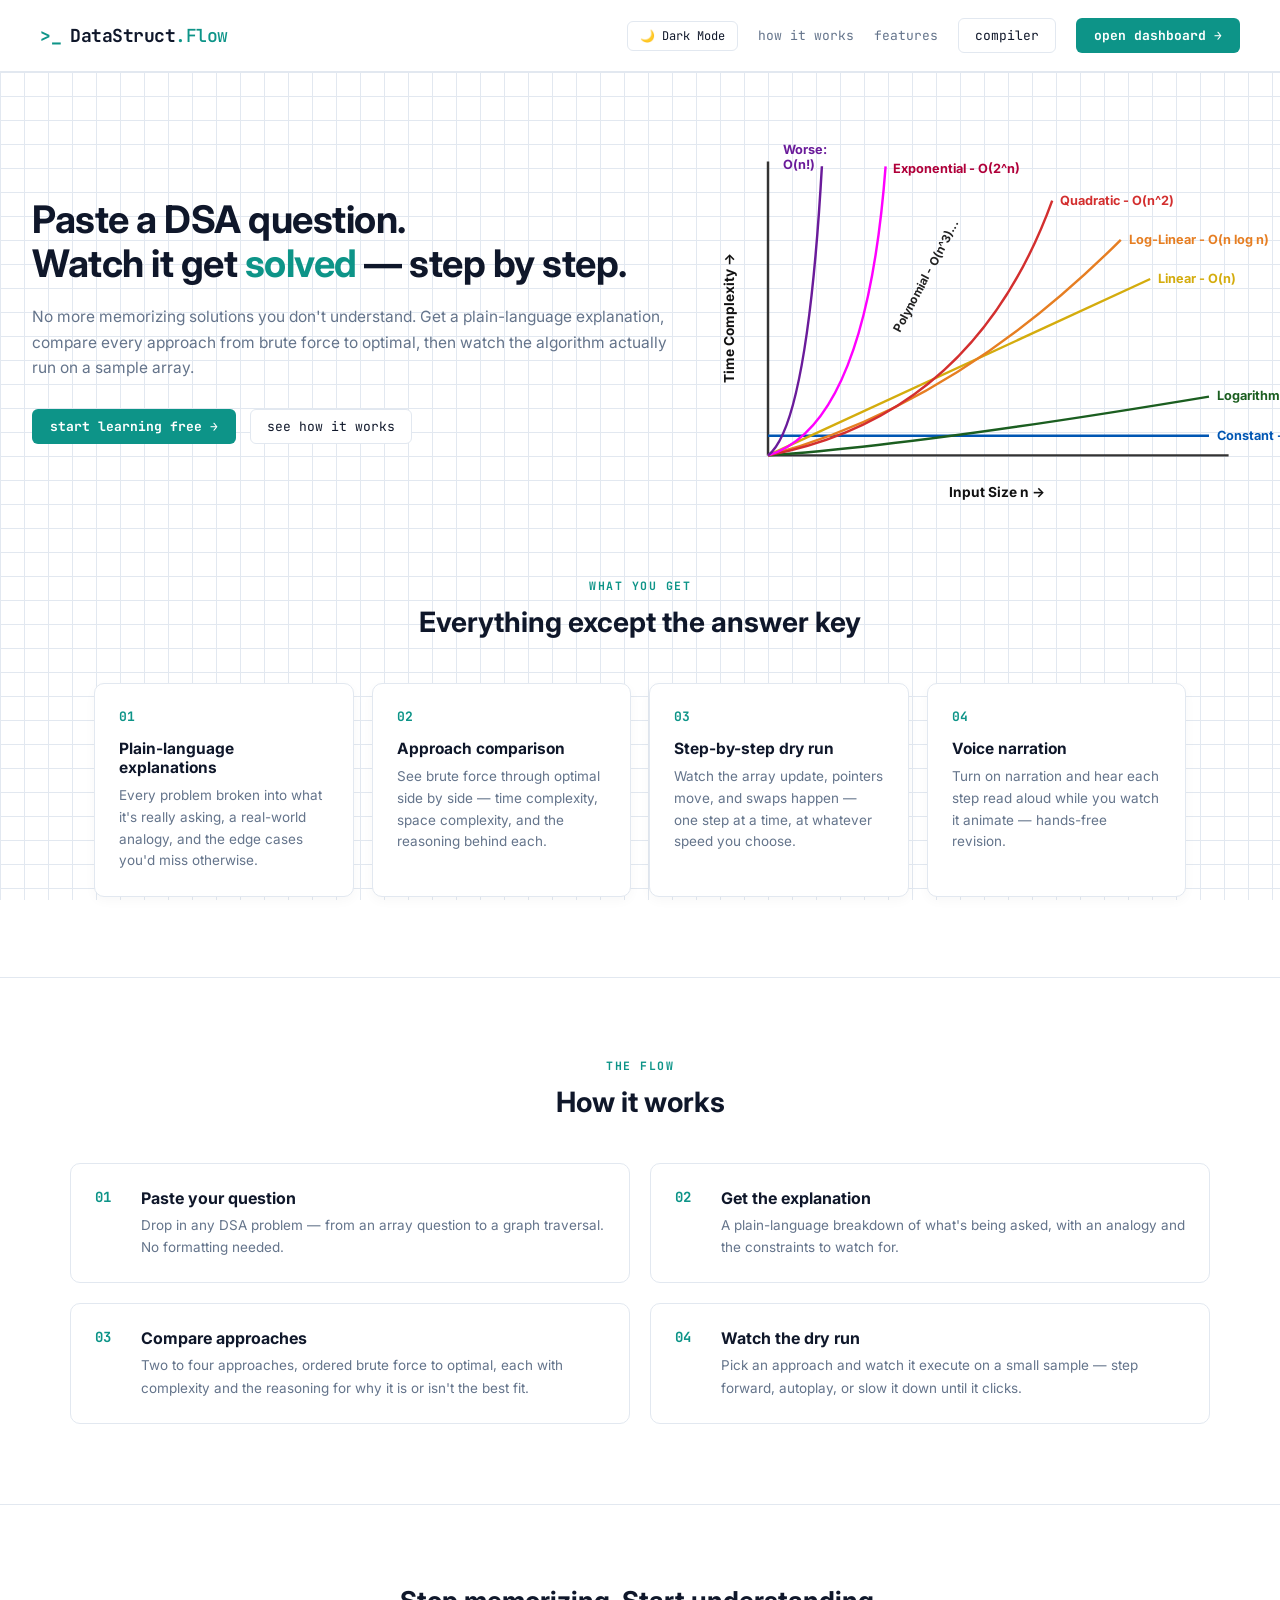
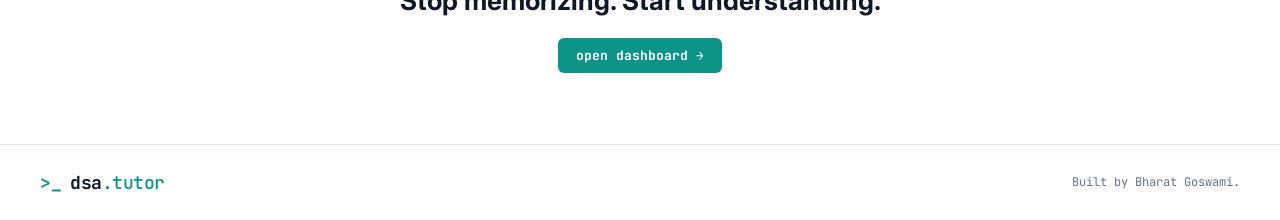
==== commit 56cdbba7: "proj name changed" ====
--- a/frontend/index.html
+++ b/frontend/index.html
@@ -15,7 +15,7 @@
 <header class="landing-nav">
   <div class="brand">
     <span class="brand-prompt">&gt;_</span>
-    <span class="brand-name">dsa<span class="brand-accent">.tutor</span></span>
+    <span class="brand-name">DataStruct<span class="brand-accent">.Flow</span></span>
   </div>
   <div class="landing-nav-links">
     <button id="themeToggleBtn" class="btn-ghost" style="padding: 6px 12px; font-size: 12px; cursor: pointer;">🌙 Dark Mode</button>
--- a/frontend/style.css
+++ b/frontend/style.css
@@ -1726,4 +1726,6 @@
 body {
   background-color: var(--bg);
   color: var(--text);
-}+}
+
+
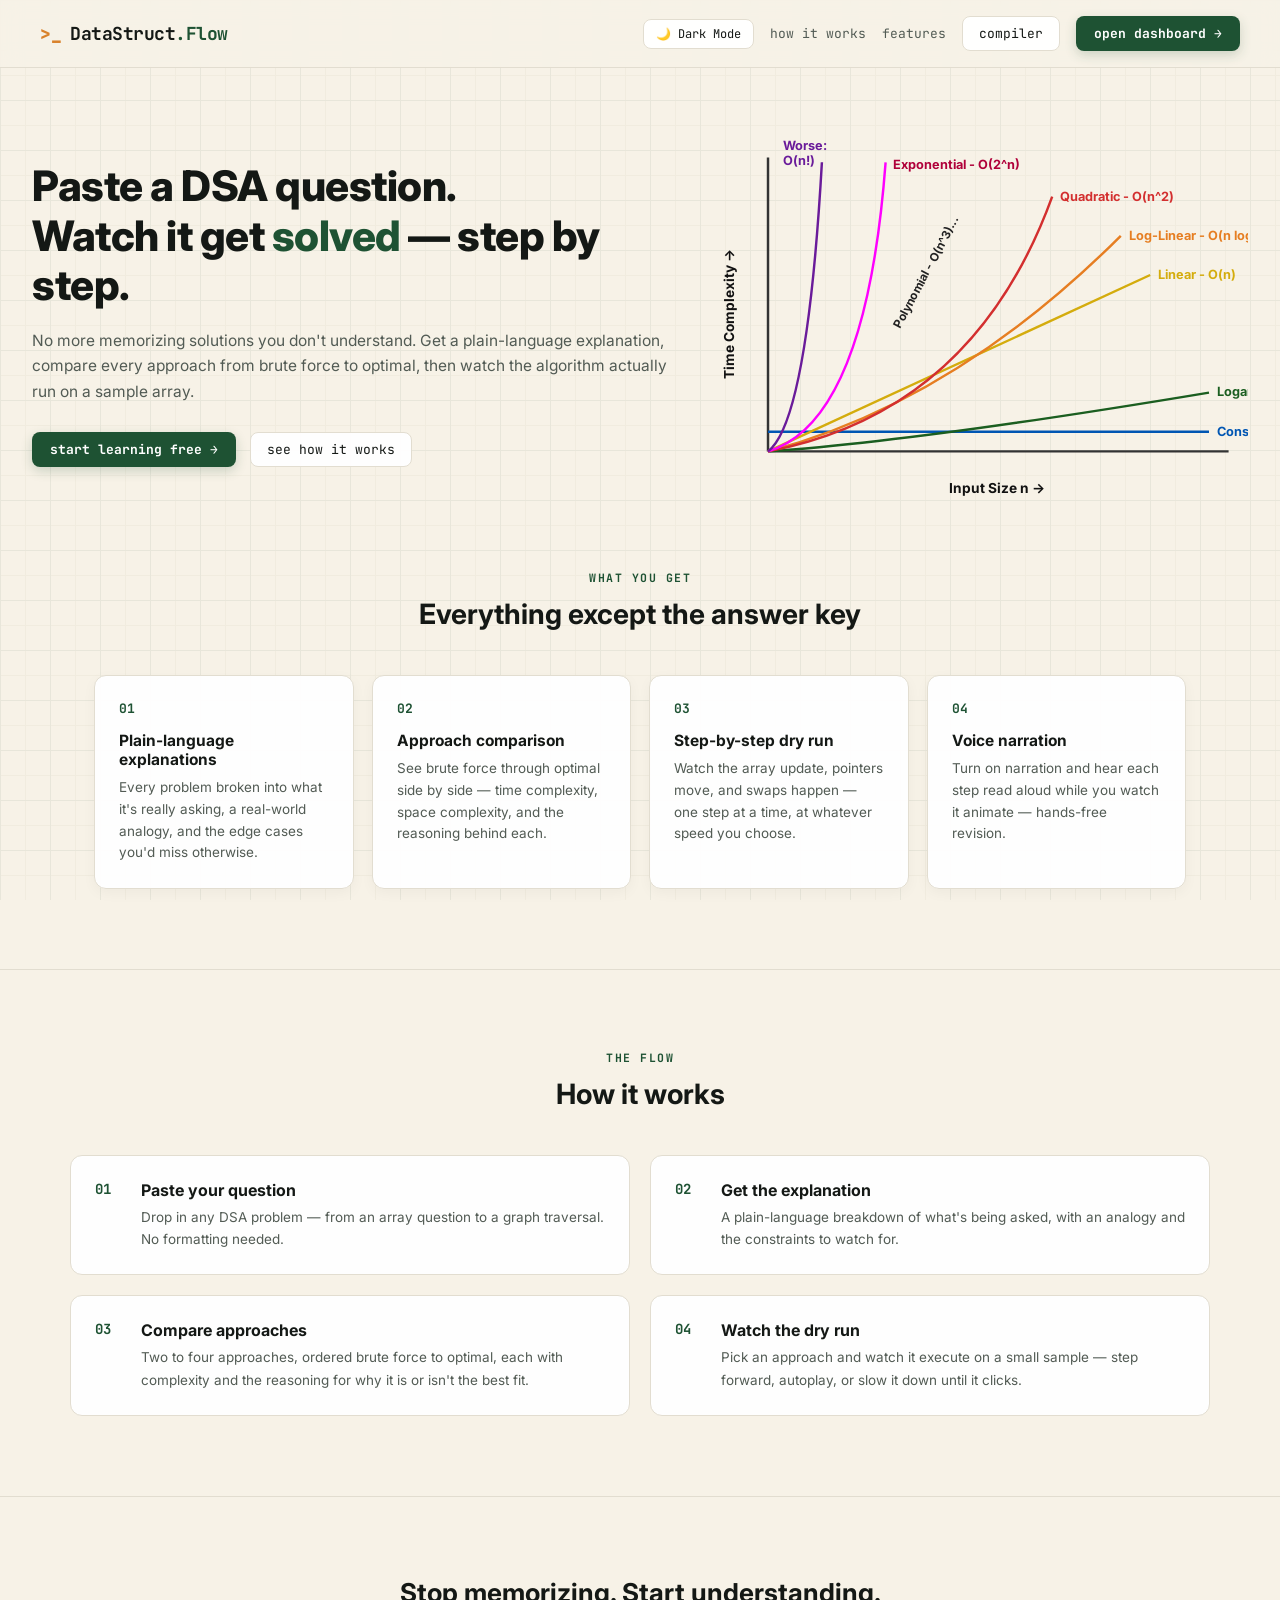
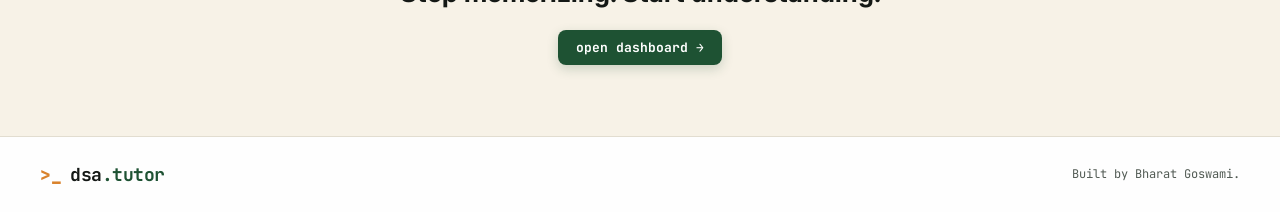
==== commit 20525a07: "add name feature" ====
--- a/frontend/index.html
+++ b/frontend/index.html
@@ -167,5 +167,13 @@
   <span>Built by Bharat Goswami.</span>
 </footer>
 
+<script>
+  // Entering the dashboard from the landing page => ask the visitor's name again
+  document.querySelectorAll('a[href="dashboard.html"]').forEach(function (a) {
+    a.addEventListener("click", function () {
+      try { sessionStorage.setItem("dsa_ask_name", "1"); } catch (e) {}
+    });
+  });
+</script>
 </body>
 </html>
--- a/frontend/style.css
+++ b/frontend/style.css
@@ -1,77 +1,128 @@
-:root {
-  --bg: #ffffff;
-  --grid-line: #e2e8f0;
-  --panel: rgba(255, 255, 255, 0.92);
-  --panel-border: #cbd5e1;
-  --text: #0f172a;
-  --text-dim: #475569;
+/* ==========================================================================
+   BHARAT PORTFOLIO THEME — WARM CREAM (#FAF8F2) & FOREST GREEN (#1E5233)
+   ========================================================================== */
+
+:root,
+[data-theme="light"] {
+  --bg: #F7F2E7;              /* Portfolio background */
+  --bg-soft: #F1ECDF;
+  --grid-line: #E8E6DA;       /* Portfolio grid line colour */
+  --grid-line-minor: #F1ECDF;  /* very light sub-grid, lighter than main border */
+  --panel: rgba(255, 255, 255, 0.94);
+  --panel-border: #E2DDD0;
+  --text: #141815;
+  --text-dim: #525B54;
   --mono: 'JetBrains Mono', monospace;
   --sans: 'Inter', sans-serif;
-  --accent: #0d9488;
-  --accent-dim: #ccfbf1;
-  --amber: #d97706;
-  --good: #16a34a;
-  --bad: #dc2626;
-  --bar: #f8fafc;
-  --btn-run-text: #ffffff;
+  --accent: #1E5233;          /* Portfolio Deep Forest Green */
+  --accent-hover: #153D25;
+  --accent-dim: #DCECE2;      /* Soft Sage Pastel Green */
+  --accent-gold: #D9822B;     /* Portfolio Warm Gold ('</>' icon accent) */
+  --amber: #D97706;
+  --good: #16A34A;
+  --bad: #DC2626;
+  --bar: #F4F1E8;
+  --btn-run-text: #FFFFFF;
   color-scheme: light;
 }
 
-/* Optional Dark theme if toggled */
-:root[data-theme="dark"] {
-  --bg: #0b0e14;
-  --grid-line: rgba(255, 255, 255, 0.05);
-  --panel: rgba(18, 22, 31, 0.92);
-  --panel-border: #232a38;
-  --text: #e2e8f0;
-  --text-dim: #7c8798;
-  --accent: #5eead4;
-  --accent-dim: #2d5f57;
-  --amber: #f5a623;
-  --good: #4ade80;
-  --bad: #f87171;
-  --bar: #1c2433;
-  --btn-run-text: #06201c;
+/* Dark Theme (Warm Forest Charcoal + Emerald Sage) */
+:root[data-theme="dark"],
+body.dark,
+[data-theme="dark"] {
+  --bg: #111512;
+  --bg-soft: #171C18;
+  --grid-line: rgba(255, 255, 255, 0.045);
+  --grid-line-minor: rgba(255, 255, 255, 0.015);
+  --panel: rgba(24, 30, 26, 0.95);
+  --panel-border: #2A342D;
+  --text: #F2F0E8;
+  --text-dim: #9CA69E;
+  --accent: #34A853;
+  --accent-hover: #2E9349;
+  --accent-dim: rgba(52, 168, 83, 0.16);
+  --accent-gold: #F59E0B;
+  --amber: #F5A623;
+  --good: #4ADE80;
+  --bad: #F87171;
+  --bar: #1D241F;
+  --btn-run-text: #FFFFFF;
   color-scheme: dark;
 }
 
-* { box-sizing: border-box; }
+/* ================= GLOBAL RESET & OVERFLOW LOCK ================= */
+
+*, *::before, *::after {
+  box-sizing: border-box;
+}
+
+html, body {
+  width: 100%;
+  max-width: 100vw;
+  overflow-x: hidden;
+  /* 'clip' stops sideways scroll WITHOUT creating a scroll container,
+     so position: sticky (navbar / sidebar) keeps working */
+  overflow-x: clip;
+  margin: 0;
+  padding: 0;
+}
 
 body {
-  margin: 0;
   background-color: var(--bg);
-  /* Full-page subtle graph grid pattern */
+  /* Portfolio-style 50px architectural grid pattern */
+  /* Major 50px boxes + 25px sub-grid (2x2 small cells inside each box) */
   background-image:
     linear-gradient(to right, var(--grid-line) 1px, transparent 1px),
-    linear-gradient(to bottom, var(--grid-line) 1px, transparent 1px);
-  background-size: 24px 24px;
+    linear-gradient(to bottom, var(--grid-line) 1px, transparent 1px),
+    linear-gradient(to right, var(--grid-line-minor) 1px, transparent 1px),
+    linear-gradient(to bottom, var(--grid-line-minor) 1px, transparent 1px);
+  background-size: 50px 50px, 50px 50px, 25px 25px, 25px 25px;
   background-attachment: fixed;
   color: var(--text);
   font-family: var(--sans);
   min-height: 100vh;
   position: relative;
-  transition: background-color 0.15s ease, color 0.15s ease;
-}
-
-/* Hide old scanline overlay for crisp white grid look */
+  transition: background-color 0.2s ease, color 0.2s ease;
+}
+
+img, svg, canvas, video {
+  max-width: 100%;
+  height: auto;
+}
+
 .scanline {
   display: none;
 }
 
+/* ================= TOPBAR & BRANDING ================= */
+
 .topbar {
   display: flex;
   justify-content: space-between;
   align-items: center;
   padding: 16px 32px;
   border-bottom: 1px solid var(--panel-border);
-  background: var(--panel);
-  backdrop-filter: blur(8px);
-}
-
-.brand { font-family: var(--mono); font-size: 18px; display: flex; gap: 8px; align-items: center; color: var(--text); }
-.brand-prompt { color: var(--accent); font-weight: 700; }
-.brand-name { font-weight: 700; letter-spacing: -0.5px; }
-.brand-accent { color: var(--accent); font-weight: 500; }
+  background: rgba(247, 242, 231, 0.88);
+  backdrop-filter: blur(10px);
+  -webkit-backdrop-filter: blur(10px);
+}
+
+[data-theme="dark"] .topbar,
+body.dark .topbar {
+  background: rgba(17, 21, 18, 0.88);
+}
+
+.brand {
+  font-family: var(--mono);
+  font-size: 18px;
+  display: flex;
+  gap: 8px;
+  align-items: center;
+  color: var(--text);
+}
+.brand-prompt { color: var(--accent-gold); font-weight: 800; }
+.brand-name { font-weight: 700; letter-spacing: -0.5px; color: var(--text); }
+.brand-accent { color: var(--accent); font-weight: 700; }
 
 .topbar-status {
   font-family: var(--mono);
@@ -99,12 +150,11 @@
   align-items: start;
 }
 
-/* By default, panels span all 12 columns */
 .wrap > * {
   grid-column: span 12;
-}
-
-/* On Dashboard: 02 (Understand) and 03 (Compare Approaches) sit side-by-side in a 2-column grid */
+  min-width: 0;
+}
+
 .explain-panel {
   grid-column: span 6;
   height: 100%;
@@ -128,10 +178,11 @@
   background: var(--panel);
   backdrop-filter: blur(6px);
   border: 1px solid var(--panel-border);
-  border-radius: 12px;
+  border-radius: 14px;
   padding: 24px;
-  box-shadow: 0 4px 16px rgba(15, 23, 42, 0.04);
+  box-shadow: 0 6px 24px rgba(20, 24, 21, 0.04);
   animation: rise 0.3s ease;
+  min-width: 0;
 }
 
 @keyframes rise {
@@ -224,11 +275,12 @@
   justify-content: center;
   gap: 10px;
   align-items: center;
-  transition: filter 0.15s ease;
-}
-.btn-run:hover { filter: brightness(1.08); }
-.btn-run:active { filter: brightness(0.95); }
-.btn-run-key { opacity: 0.75; }
+  box-shadow: 0 4px 14px rgba(30, 82, 51, 0.2);
+  transition: all 0.15s ease;
+}
+.btn-run:hover { background: var(--accent-hover); transform: translateY(-1px); }
+.btn-run:active { transform: translateY(0); }
+.btn-run-key { opacity: 0.8; }
 
 .explanation-text {
   font-size: 15px;
@@ -239,14 +291,14 @@
 
 .approaches-list {
   display: grid;
-  grid-template-columns: repeat(auto-fit, minmax(240px, 1fr));
+  grid-template-columns: repeat(auto-fit, minmax(220px, 1fr));
   gap: 12px;
 }
 
 .approach-card {
   background: var(--bar);
   border: 1px solid var(--panel-border);
-  border-radius: 8px;
+  border-radius: 10px;
   padding: 14px 16px;
   cursor: pointer;
   transition: border-color 0.15s ease, transform 0.15s ease, box-shadow 0.15s ease;
@@ -254,11 +306,11 @@
 .approach-card:hover {
   border-color: var(--accent);
   transform: translateY(-2px);
-  box-shadow: 0 4px 12px rgba(13, 148, 136, 0.08);
+  box-shadow: 0 4px 12px rgba(30, 82, 51, 0.1);
 }
 .approach-card.best {
   border-color: var(--good);
-  background: rgba(22, 163, 74, 0.05);
+  background: rgba(22, 163, 74, 0.06);
 }
 
 .approach-top {
@@ -291,6 +343,8 @@
 
 .approach-why { font-size: 13px; color: var(--text-dim); line-height: 1.5; margin: 0; }
 
+/* ================= 04 - DRY RUN SECTION ================= */
+
 .dryrun-header {
   display: flex;
   justify-content: space-between;
@@ -320,7 +374,7 @@
   cursor: pointer;
 }
 .btn-step:hover { border-color: var(--accent); color: var(--accent); }
-.btn-play { color: var(--accent); font-weight: 600; }
+.btn-play { color: var(--accent); font-weight: 700; }
 
 .speed-select {
   background: var(--bar);
@@ -341,40 +395,43 @@
   align-items: flex-end;
   justify-content: center;
   gap: 12px;
-  height: 200px;
-  padding: 16px 0 0;
+  min-height: 220px;
+  height: auto;
+  padding: 20px 12px 0;
   border-bottom: 1px solid var(--panel-border);
   background-image:
-    linear-gradient(to right, rgba(203, 213, 225, 0.35) 1px, transparent 1px),
-    linear-gradient(to bottom, rgba(203, 213, 225, 0.35) 1px, transparent 1px);
-  background-size: 16px 16px;
-  border-radius: 8px 8px 0 0;
+    linear-gradient(to right, rgba(30, 82, 51, 0.06) 1px, transparent 1px),
+    linear-gradient(to bottom, rgba(30, 82, 51, 0.06) 1px, transparent 1px);
+  background-size: 18px 18px;
+  border-radius: 10px 10px 0 0;
+  overflow-x: auto;
 }
 
 .array-bar {
   background: var(--bar);
   border: 1px solid var(--panel-border);
-  border-radius: 6px 6px 2px 2px;
+  border-radius: 8px 8px 2px 2px;
   min-width: 44px;
   display: flex;
   align-items: flex-start;
   justify-content: center;
   padding-top: 8px;
   font-family: var(--mono);
-  font-weight: 600;
+  font-weight: 700;
   font-size: 13.5px;
   color: var(--text);
-  transition: height 0.25s ease, background 0.25s ease, border-color 0.25s ease;
+  transition: height 0.25s ease, background 0.25s ease, border-color 0.25s ease, transform 0.2s ease;
 }
 
 .array-bar.highlight {
-  background: rgba(13, 148, 136, 0.14);
+  background: var(--accent-dim);
   border-color: var(--accent);
   color: var(--accent);
+  transform: translateY(-2px);
 }
 
 .array-bar.swapped {
-  background: rgba(217, 119, 6, 0.15);
+  background: rgba(217, 119, 6, 0.16);
   border-color: var(--amber);
   color: var(--amber);
 }
@@ -382,6 +439,7 @@
 .pointer-row {
   display: flex;
   justify-content: center;
+  flex-wrap: wrap;
   gap: 12px;
   min-height: 28px;
   margin-top: 8px;
@@ -395,7 +453,7 @@
   text-align: center;
 }
 
-.pointer-tag .name { color: var(--amber); font-weight: 600; }
+.pointer-tag .name { color: var(--amber); font-weight: 700; }
 
 .action-line {
   margin-top: 18px;
@@ -405,7 +463,7 @@
   color: var(--text);
   padding: 12px 14px;
   background: var(--bar);
-  border-radius: 6px;
+  border-radius: 8px;
   border-left: 3px solid var(--accent);
 }
 
@@ -440,7 +498,13 @@
 
 /* ================= APP SHELL (Sidebar + Main Grid) ================= */
 
-.app-shell { display: flex; min-height: 100vh; align-items: stretch; }
+.app-shell {
+  display: flex;
+  min-height: 100vh;
+  align-items: stretch;
+  width: 100%;
+  max-width: 100vw;
+}
 
 .sidebar {
   width: 230px;
@@ -449,11 +513,16 @@
   flex-direction: column;
   padding: 22px 0 18px;
   border-right: 1px solid var(--panel-border);
-  background: var(--panel);
-  backdrop-filter: blur(8px);
+  background: rgba(247, 242, 231, 0.9);
+  backdrop-filter: blur(10px);
   position: sticky;
   top: 0;
   height: 100vh;
+}
+
+[data-theme="dark"] .sidebar,
+body.dark .sidebar {
+  background: rgba(17, 21, 18, 0.9);
 }
 
 .sidebar-brand { padding: 0 22px 26px; }
@@ -475,9 +544,9 @@
 .sidebar-link:hover { color: var(--text); background: var(--bar); }
 .sidebar-link.active {
   color: var(--accent);
-  font-weight: 600;
+  font-weight: 700;
   border-left-color: var(--accent);
-  background: rgba(13, 148, 136, 0.08);
+  background: var(--accent-dim);
 }
 .sidebar-link .num { opacity: 0.6; font-size: 11px; }
 .sidebar-link .soon {
@@ -490,7 +559,7 @@
   padding: 1px 5px;
 }
 
-.app-main { flex: 1; min-width: 0; display: flex; flex-direction: column; }
+.app-main { flex: 1; min-width: 0; max-width: 100%; display: flex; flex-direction: column; }
 
 .topbar-slim { justify-content: flex-end; padding: 14px 32px; }
 
@@ -504,95 +573,125 @@
 .coming-soon h2 { margin: 0 0 10px; font-size: 19px; }
 .coming-soon p { color: var(--text-dim); font-size: 14px; max-width: 420px; margin: 0 auto; line-height: 1.6; }
 
-/* ================= LANDING PAGE (Grid Enhanced) ================= */
+/* ================= LANDING PAGE (Portfolio Styled) ================= */
 
 .landing-nav {
   display: flex;
   justify-content: space-between;
   align-items: center;
-  padding: 18px 40px;
+  padding: 16px 40px;
   border-bottom: 1px solid var(--panel-border);
-  background: var(--panel);
-  backdrop-filter: blur(8px);
+  background: rgba(247, 242, 231, 0.9);
+  backdrop-filter: blur(10px);
   position: sticky;
   top: 0;
   z-index: 50;
-}
-.landing-nav-links { display: flex; align-items: center; gap: 20px; }
+  flex-wrap: wrap;
+  gap: 12px;
+}
+
+[data-theme="dark"] .landing-nav,
+body.dark .landing-nav {
+  background: rgba(17, 21, 18, 0.9);
+}
+
+.landing-nav-links {
+  display: flex;
+  align-items: center;
+  gap: 16px;
+  flex-wrap: wrap;
+}
 .landing-nav-links a.text-link {
   font-family: var(--mono);
   font-size: 13px;
   color: var(--text-dim);
   text-decoration: none;
 }
-.landing-nav-links a.text-link:hover { color: var(--text); }
+.landing-nav-links a.text-link:hover { color: var(--accent); }
 
 .btn-ghost {
   background: var(--panel);
   border: 1px solid var(--panel-border);
   color: var(--text);
   padding: 8px 16px;
-  border-radius: 6px;
+  border-radius: 8px;
   font-family: var(--mono);
   font-size: 13px;
   text-decoration: none;
-  transition: border-color 0.15s ease, color 0.15s ease;
-}
-.btn-ghost:hover { border-color: var(--accent); color: var(--accent); }
+  transition: all 0.15s ease;
+}
+.btn-ghost:hover { border-color: var(--accent); color: var(--accent); background: var(--accent-dim); }
 
 .btn-solid {
   background: var(--accent);
   color: var(--btn-run-text);
   padding: 9px 18px;
-  border-radius: 6px;
+  border-radius: 8px;
   font-family: var(--mono);
   font-weight: 700;
   font-size: 13px;
   text-decoration: none;
-  transition: filter 0.15s ease;
-}
-.btn-solid:hover { filter: brightness(1.08); }
-
-.hero { max-width: 960px; margin: 0 auto; padding: 80px 24px 30px; text-align: center; }
-.hero-eyebrow {
-  font-family: var(--mono);
-  font-size: 12px;
-  font-weight: 600;
-  letter-spacing: 2px;
-  color: var(--accent);
-  margin-bottom: 18px;
-}
-.hero-eyebrow::before { content: "◆ "; }
-.hero h1 { font-size: 44px; line-height: 1.18; margin: 0 0 20px; font-weight: 700; letter-spacing: -0.5px; }
-.hero h1 .accent { color: var(--accent); }
-.hero p.sub { font-size: 16.5px; color: var(--text-dim); max-width: 600px; margin: 0 auto 34px; line-height: 1.65; }
-.hero-ctas { display: flex; justify-content: center; gap: 14px; margin-bottom: 60px; flex-wrap: wrap; }
-
-/* 4-column horizontal grid for hero steps on desktop */
-.hero-demo {
-  max-width: 960px;
-  margin: 0 auto 70px;
+  border: none;
+  cursor: pointer;
+  box-shadow: 0 4px 12px rgba(30, 82, 51, 0.2);
+  transition: all 0.15s ease;
+}
+.btn-solid:hover { background: var(--accent-hover); transform: translateY(-1px); }
+
+/* Hero Split Layout with Complexity Graph */
+.hero-split-section {
+  max-width: 1280px;
+  margin: 0 auto;
+  padding: 60px 32px 40px;
   display: grid;
-  grid-template-columns: repeat(4, 1fr);
-  gap: 16px;
-}
-.demo-connector { display: none; }
-.demo-step {
-  background: var(--panel);
-  border: 1px solid var(--panel-border);
-  border-radius: 10px;
-  padding: 18px;
-  display: flex;
-  flex-direction: column;
-  align-items: flex-start;
-  gap: 8px;
-  text-align: left;
-  box-shadow: 0 4px 12px rgba(15, 23, 42, 0.03);
-}
-.demo-step.highlight { border-color: var(--accent); background: rgba(13, 148, 136, 0.06); }
-.demo-num { font-family: var(--mono); font-size: 12px; color: var(--accent); font-weight: 700; }
-.demo-label { font-family: var(--mono); font-weight: 700; font-size: 13px; letter-spacing: 0.8px; }
-.demo-desc { font-size: 13px; color: var(--text-dim); }
+  grid-template-columns: 1.1fr 0.9fr;
+  gap: 40px;
+  align-items: center;
+}
+
+.hero-left { text-align: left; }
+.hero-left h1 {
+  font-size: clamp(28px, 4vw, 42px);
+  line-height: 1.18;
+  margin: 0 0 18px 0;
+  font-weight: 800;
+  letter-spacing: -0.5px;
+}
+.hero-left h1 .accent { color: var(--accent); }
+.hero-left p.sub {
+  font-size: 15.5px;
+  color: var(--text-dim);
+  margin: 0 0 28px 0;
+  line-height: 1.65;
+}
+.hero-left .hero-ctas {
+  display: flex;
+  justify-content: flex-start;
+  gap: 14px;
+  flex-wrap: wrap;
+}
+
+.hero-right {
+  width: 100%;
+  min-width: 0;
+  overflow: hidden;
+}
+
+.complexity-graph-wrapper {
+  width: 100%;
+  background: transparent !important;
+  border: none !important;
+  box-shadow: none !important;
+  padding: 0 !important;
+}
+
+.exact-complexity-svg {
+  width: 100%;
+  max-width: 100%;
+  height: auto;
+  max-height: 390px;
+  display: block;
+}
 
 .section-label {
   font-family: var(--mono);
@@ -603,16 +702,16 @@
   text-align: center;
   margin-bottom: 12px;
 }
-.section-title { text-align: center; font-size: 28px; margin: 0 0 44px; font-weight: 700; }
+.section-title { text-align: center; font-size: clamp(22px, 3.5vw, 28px); margin: 0 0 44px; font-weight: 700; }
 
 .features { max-width: 1140px; margin: 0 auto; padding: 30px 24px 80px; }
 .features-grid { display: grid; grid-template-columns: repeat(4, 1fr); gap: 18px; }
 .feature-card {
   background: var(--panel);
   border: 1px solid var(--panel-border);
-  border-radius: 10px;
+  border-radius: 12px;
   padding: 24px;
-  box-shadow: 0 4px 12px rgba(15, 23, 42, 0.03);
+  box-shadow: 0 4px 14px rgba(20, 24, 21, 0.04);
 }
 .feature-card .f-icon { font-family: var(--mono); font-weight: 700; color: var(--accent); font-size: 13px; margin-bottom: 14px; }
 .feature-card h3 { margin: 0 0 8px; font-size: 15.5px; }
@@ -629,7 +728,7 @@
 .how-step {
   background: var(--panel);
   border: 1px solid var(--panel-border);
-  border-radius: 10px;
+  border-radius: 12px;
   display: flex;
   gap: 18px;
   padding: 24px;
@@ -659,7 +758,7 @@
   gap: 10px;
 }
 
-/* ================= Compiler / Code Runner ================= */
+/* ================= COMPILER / CODE RUNNER ================= */
 
 .compiler-panel .panel-label-row { margin-bottom: 12px; }
 
@@ -728,11 +827,7 @@
 .output-status.success { background: rgba(22, 163, 74, 0.15); color: var(--good); }
 .output-status.fail { background: rgba(220, 38, 38, 0.15); color: var(--bad); }
 
-.output-meta {
-  font-family: var(--mono);
-  font-size: 11.5px;
-  color: var(--text-dim);
-}
+.output-meta { font-family: var(--mono); font-size: 11.5px; color: var(--text-dim); }
 
 .output-block {
   background: var(--bar);
@@ -750,10 +845,9 @@
 }
 .output-block.output-error { color: var(--bad); border-color: rgba(220, 38, 38, 0.35); }
 
-.listen-controls { display: flex; align-items: center; gap: 8px; }
-
-/* ================= Translate button group ================= */
-
+.listen-controls { display: flex; align-items: center; gap: 8px; flex-wrap: wrap; }
+
+/* Translate button group */
 .translate-group {
   display: flex;
   background: var(--bar);
@@ -781,8 +875,7 @@
 }
 .translate-btn.loading { opacity: 0.5; cursor: wait; }
 
-/* ================= CodeMirror integration ================= */
-
+/* CodeMirror integration */
 .CodeMirror {
   border: 1px solid var(--panel-border);
   border-radius: 8px;
@@ -793,80 +886,123 @@
 }
 .CodeMirror-focused { border-color: var(--accent); }
 
-/* ================= Responsive Breakpoints ================= */
-
-@media (max-width: 1024px) {
-  .explain-panel,
-  .approaches-panel {
-    grid-column: span 12;
-  }
-  .features-grid,
-  .hero-demo {
-    grid-template-columns: repeat(2, 1fr);
-  }
-}
-
-@media (max-width: 860px) {
-  .app-shell { flex-direction: column; }
-  .sidebar {
-    width: 100%;
-    height: auto;
-    position: static;
-    flex-direction: row;
-    align-items: center;
-    padding: 12px 16px;
-    overflow-x: auto;
-    border-right: none;
-    border-bottom: 1px solid var(--panel-border);
-  }
-  .sidebar-brand { padding: 0 18px 0 0; }
-  .sidebar-nav { flex-direction: row; margin-top: 0; }
-  .sidebar-link { border-left: none; border-bottom: 2px solid transparent; padding: 6px 12px; }
-  .sidebar-link.active { border-left-color: transparent; border-bottom-color: var(--accent); }
-  .wrap { padding: 20px 16px 60px; }
-}
-
-@media (max-width: 640px) {
-  .features-grid,
-  .hero-demo,
-  .how-steps {
-    grid-template-columns: 1fr;
-  }
-  .hero h1 { font-size: 30px; }
-  .landing-nav { padding: 14px 18px; }
-}
-
-/* ================= PRACTICE PAGE (DNK SKILLS STYLE) ================= */
+/* Resizable 2-Column Compiler Layout */
+.compiler-resizer-container {
+  display: grid;
+  grid-template-columns: 1fr 8px 1fr;
+  gap: 0;
+  align-items: start;
+  width: 100%;
+}
+
+#compilerLeftPanel { grid-column: 1; width: 100%; }
+.compiler-splitter {
+  grid-column: 2;
+  width: 8px;
+  cursor: col-resize;
+  background: transparent;
+  position: relative;
+  height: 100%;
+}
+.compiler-splitter::after {
+  content: '';
+  position: absolute;
+  top: 50%;
+  left: 3px;
+  transform: translateY(-50%);
+  width: 2px;
+  height: 40px;
+  background: var(--panel-border);
+  border-radius: 2px;
+}
+.compiler-splitter:hover::after,
+.compiler-splitter.dragging::after { background: var(--accent); }
+#compilerRightPanel { grid-column: 3; width: 100%; height: 100%; }
+
+/* LeetCode Split View */
+.leetcode-split-wrap { max-width: 1400px !important; width: 100%; }
+.leetcode-split-grid {
+  display: grid;
+  grid-template-columns: 1fr 1fr;
+  gap: 20px;
+  align-items: start;
+}
+.leetcode-left-panel {
+  height: calc(100vh - 130px);
+  overflow-y: auto;
+  display: flex;
+  flex-direction: column;
+}
+.leetcode-right-stack { display: flex; flex-direction: column; gap: 16px; min-width: 0; }
+.lc-top-tabs, .lc-sub-tabs {
+  display: flex;
+  gap: 6px;
+  border-bottom: 1px solid var(--panel-border);
+  padding-bottom: 6px;
+  margin-bottom: 12px;
+  flex-wrap: wrap;
+}
+.lc-tab, .lc-sub-tab {
+  background: transparent;
+  border: none;
+  font-family: var(--mono);
+  font-size: 12px;
+  color: var(--text-dim);
+  cursor: pointer;
+  padding: 4px 10px;
+  border-radius: 4px;
+}
+.lc-tab.active, .lc-sub-tab.active {
+  color: var(--accent);
+  background: var(--accent-dim);
+  font-weight: 700;
+}
+.lc-title { font-size: 20px; font-weight: 700; margin: 0 0 10px 0; }
+.lc-difficulty-badge-row { display: flex; align-items: center; gap: 10px; margin-bottom: 16px; flex-wrap: wrap; }
+.solved-tag {
+  font-family: var(--mono);
+  font-size: 11px;
+  color: var(--accent);
+  background: var(--accent-dim);
+  padding: 2px 8px;
+  border-radius: 4px;
+  font-weight: 600;
+}
+.lc-desc-body { font-size: 14px; line-height: 1.7; color: var(--text); }
+.lc-editor-topbar {
+  display: flex;
+  justify-content: space-between;
+  align-items: center;
+  border-bottom: 1px solid var(--panel-border);
+  padding-bottom: 8px;
+  margin-bottom: 10px;
+  flex-wrap: wrap;
+  gap: 8px;
+}
+.lc-code-tab {
+  font-family: var(--mono);
+  font-size: 12.5px;
+  font-weight: 700;
+  color: var(--accent);
+  border-bottom: 2px solid var(--accent);
+  padding-bottom: 8px;
+  margin-bottom: -9px;
+}
+
+/* ================= PRACTICE PAGE ================= */
 
 .practice-topbar {
   padding: 18px 32px;
   display: flex;
   justify-content: space-between;
   align-items: center;
-}
-
-.practice-title {
-  margin: 0;
-  font-size: 22px;
-  font-weight: 700;
-  letter-spacing: -0.3px;
-}
-
-.practice-topbar-right {
-  display: flex;
-  align-items: center;
-  gap: 16px;
-}
-
-.solved-counter {
-  font-family: var(--mono);
-  font-size: 13.5px;
-  color: var(--text-dim);
-}
-.solved-counter strong {
-  color: var(--text);
-  font-weight: 700;
-}
+  flex-wrap: wrap;
+  gap: 12px;
+}
+.practice-title { margin: 0; font-size: 22px; font-weight: 700; letter-spacing: -0.3px; }
+.practice-topbar-right { display: flex; align-items: center; gap: 14px; flex-wrap: wrap; }
+.solved-counter { font-family: var(--mono); font-size: 13.5px; color: var(--text-dim); }
+.solved-counter strong { color: var(--text); font-weight: 700; }
 
 .btn-leaderboard {
   background: var(--accent);
@@ -878,31 +1014,23 @@
   font-size: 12.5px;
   font-weight: 600;
   cursor: pointer;
-  transition: filter 0.15s ease;
-}
-.btn-leaderboard:hover { filter: brightness(1.08); }
-
-.practice-wrap {
-  display: flex;
-  flex-direction: column;
-  gap: 18px;
-}
-
+}
+.btn-leaderboard:hover { background: var(--accent-hover); }
+
+.practice-wrap { display: flex; flex-direction: column; gap: 18px; }
 .topic-pills-bar {
   display: flex;
   align-items: center;
-  gap: 10px;
-  flex-wrap: wrap; /* Yeh aage scroll hone ki jagah naye row mein wrap kar dega */
-  padding-bottom: 8px;
-  overflow-x: visible; /* Scrollbar ko hata kar wrap enable karega */
-}
-
+  gap: 8px;
+  flex-wrap: wrap;
+  padding-bottom: 6px;
+}
 .topic-pill {
   background: var(--panel);
   border: 1px solid var(--panel-border);
   color: var(--text);
   border-radius: 999px;
-  padding: 8px 18px;
+  padding: 7px 16px;
   font-family: var(--sans);
   font-size: 13px;
   font-weight: 500;
@@ -910,13 +1038,10 @@
   cursor: pointer;
   transition: all 0.15s ease;
 }
-.topic-pill:hover {
+.topic-pill:hover { border-color: var(--accent); color: var(--accent); }
+.topic-pill.active {
+  background: var(--accent);
   border-color: var(--accent);
-  color: var(--accent);
-}
-.topic-pill.active {
-  background: #15803d;
-  border-color: #15803d;
   color: #ffffff;
   font-weight: 600;
 }
@@ -928,19 +1053,15 @@
   font-size: 13px;
   color: var(--text-dim);
   padding: 0 4px;
+  flex-wrap: wrap;
+  gap: 8px;
 }
 
 .practice-cards-list {
   display: grid;
   grid-template-columns: repeat(2, 1fr);
   gap: 20px;
-}
-
-/* Jab screen choti ho (mobile/tablet), toh wapas single column ho jaye */
-@media (max-width: 1024px) {
-  .practice-cards-list {
-    grid-template-columns: 1fr;
-  }
+  width: 100%;
 }
 
 .practice-pack-card {
@@ -948,50 +1069,30 @@
   border: 1px solid var(--panel-border);
   border-radius: 12px;
   padding: 20px 24px;
-  box-shadow: 0 2px 10px rgba(15, 23, 42, 0.03);
-  transition: border-color 0.15s ease, box-shadow 0.15s ease;
-}
-.practice-pack-card:hover {
-  border-color: #94a3b8;
-  box-shadow: 0 6px 18px rgba(15, 23, 42, 0.06);
+  box-shadow: 0 2px 10px rgba(20, 24, 21, 0.03);
+  min-width: 0;
+  width: 100%;
 }
 
 .pack-main-row {
   display: flex;
   justify-content: space-between;
-  align-items: center; /* Saare elements vertical center mein align rahenge */
+  align-items: center;
   gap: 16px;
-  flex-wrap: nowrap;   /* Button aur progress bar ko niche khisakne se roquega */
-}
-
-.pack-left {
-  flex: 1;
-  min-width: 0;        /* Text overflow ko handle karega */
-}
-
+  flex-wrap: wrap;
+}
+
+.pack-left { flex: 1; min-width: 180px; }
 .pack-right {
   display: flex;
   align-items: center;
-  gap: 20px;
-  flex-shrink: 0;      /* Button aur progress box apni jagah fix rahenge */
-}
-
-.pack-progress-box {
-  width: 140px;        /* Fixed width taaki sabhi cards ki progress bar ek jaisi dikhe */
-}
-
-.pack-title-row {
-  display: flex;
-  align-items: center;
-  gap: 10px;
-  margin-bottom: 6px;
-}
-
-.pack-topic-name {
-  font-size: 17px;
-  font-weight: 700;
-  color: var(--text);
-}
+  gap: 16px;
+  flex-wrap: wrap;
+}
+
+.pack-progress-box { width: 140px; }
+.pack-title-row { display: flex; align-items: center; gap: 10px; margin-bottom: 6px; flex-wrap: wrap; }
+.pack-topic-name { font-size: 17px; font-weight: 700; color: var(--text); }
 
 .pack-badge {
   font-family: var(--mono);
@@ -1000,36 +1101,15 @@
   padding: 3px 10px;
   border-radius: 999px;
   color: #ffffff;
-  letter-spacing: 0.4px;
 }
 .badge-easy { background: #16a34a; }
 .badge-medium { background: #ea580c; }
 .badge-hard { background: #dc2626; }
-.badge-placement { background: #0d9488; }
+.badge-placement { background: var(--accent); }
 .badge-interview { background: #334155; }
 
-.pack-subtitle {
-  font-size: 13px;
-  color: var(--text);
-  font-weight: 500;
-  margin-bottom: 3px;
-}
-
-.pack-qcount {
-  font-size: 12.5px;
-  color: var(--text-dim);
-}
-
-.pack-right {
-  display: flex;
-  align-items: center;
-  gap: 24px;
-}
-
-.pack-progress-box {
-  min-width: 170px;
-}
-
+.pack-subtitle { font-size: 13px; color: var(--text); font-weight: 500; margin-bottom: 3px; }
+.pack-qcount { font-size: 12.5px; color: var(--text-dim); }
 .pack-progress-label {
   font-size: 12.5px;
   color: var(--text-dim);
@@ -1039,104 +1119,41 @@
   margin-bottom: 6px;
 }
 .pack-progress-label strong { color: var(--text); }
-
-.pack-dot {
-  width: 8px;
-  height: 8px;
-  border-radius: 50%;
-  display: inline-block;
-}
-
-.pack-progress-track {
-  width: 100%;
-  height: 6px;
-  background: #e2e8f0;
-  border-radius: 999px;
-  overflow: hidden;
-}
-
-.pack-progress-fill {
-  height: 100%;
-  border-radius: 999px;
-  transition: width 0.3s ease;
-}
+.pack-dot { width: 8px; height: 8px; border-radius: 50%; display: inline-block; }
+.pack-progress-track { width: 100%; height: 6px; background: var(--bar); border-radius: 999px; overflow: hidden; }
+.pack-progress-fill { height: 100%; border-radius: 999px; transition: width 0.3s ease; }
 
 .btn-pack-solve {
-  background: #15803d;
+  background: var(--accent);
   color: #ffffff;
   border: none;
   border-radius: 8px;
-  padding: 9px 22px;
+  padding: 9px 20px;
   font-family: var(--sans);
   font-size: 13.5px;
   font-weight: 600;
   cursor: pointer;
-  transition: filter 0.15s ease;
-}
-.btn-pack-solve:hover { filter: brightness(1.1); }
-
-/* Drawer inside each card */
-.pack-questions-drawer {
-  margin-top: 18px;
-  padding-top: 16px;
-  border-top: 1px solid var(--panel-border);
-}
-
-.drawer-header {
-  font-family: var(--mono);
-  font-size: 11.5px;
-  color: var(--text-dim);
-  margin-bottom: 10px;
-}
-
-.drawer-list {
-  display: flex;
-  flex-direction: column;
-  gap: 8px;
-}
-
+}
+.btn-pack-solve:hover { background: var(--accent-hover); }
+
+.pack-questions-drawer { margin-top: 18px; padding-top: 16px; border-top: 1px solid var(--panel-border); }
+.drawer-header { font-family: var(--mono); font-size: 11.5px; color: var(--text-dim); margin-bottom: 10px; }
+.drawer-list { display: flex; flex-direction: column; gap: 8px; }
 .drawer-q-item {
   display: flex;
   justify-content: space-between;
   align-items: center;
-  gap: 14px;
+  gap: 12px;
   padding: 10px 14px;
   background: var(--bar);
   border: 1px solid var(--panel-border);
   border-radius: 8px;
-}
-.drawer-q-item.done .q-text {
-  text-decoration: line-through;
-  color: var(--text-dim);
-}
-
-.q-check-label {
-  display: flex;
-  align-items: center;
-  gap: 10px;
-  cursor: pointer;
-  font-size: 13.5px;
-  line-height: 1.5;
-  flex: 1;
-}
-.q-checkbox {
-  accent-color: #15803d;
-  width: 16px;
-  height: 16px;
-  cursor: pointer;
-}
-.q-index {
-  font-family: var(--mono);
-  font-size: 12px;
-  color: var(--text-dim);
-}
-
-.q-actions {
-  display: flex;
-  gap: 8px;
-  flex-shrink: 0;
-}
-
+  flex-wrap: wrap;
+}
+.drawer-q-item.done .q-text { text-decoration: line-through; color: var(--text-dim); }
+.q-check-label { display: flex; align-items: center; gap: 10px; cursor: pointer; font-size: 13.5px; flex: 1; min-width: 180px; }
+.q-checkbox { accent-color: var(--accent); width: 16px; height: 16px; cursor: pointer; }
+.q-actions { display: flex; gap: 8px; flex-shrink: 0; }
 .btn-q-action {
   background: var(--panel);
   border: 1px solid var(--panel-border);
@@ -1147,151 +1164,44 @@
   font-size: 11.5px;
   cursor: pointer;
 }
-.btn-q-action:hover {
-  border-color: var(--accent);
-  color: var(--accent);
-}
-.btn-visualize {
-  color: #15803d;
-  border-color: rgba(21, 128, 61, 0.35);
-}
+.btn-q-action:hover { border-color: var(--accent); color: var(--accent); }
+.btn-visualize { color: var(--accent); border-color: rgba(30, 82, 51, 0.35); }
 
 /* ================= PROGRESS ANALYTICS DASHBOARD ================= */
 
-.progress-wrap {
-  display: flex;
-  flex-direction: column;
-  gap: 20px;
-}
-
-.progress-top-grid {
-  display: grid;
-  grid-template-columns: repeat(2, 1fr);
-  gap: 20px;
-}
-
-@media (max-width: 900px) {
-  .progress-top-grid {
-    grid-template-columns: 1fr;
-  }
-}
-
-.stat-card {
-  display: flex;
-  flex-direction: column;
-  gap: 16px;
-}
-
-.stat-header {
-  display: flex;
-  justify-content: space-between;
-  align-items: center;
-}
-
+.progress-wrap { display: flex; flex-direction: column; gap: 20px; width: 100%; }
+.progress-top-grid { display: grid; grid-template-columns: repeat(2, 1fr); gap: 20px; width: 100%; }
+.stat-card { display: flex; flex-direction: column; gap: 16px; min-width: 0; }
+.stat-header { display: flex; justify-content: space-between; align-items: center; flex-wrap: wrap; gap: 8px; }
 .stat-badge {
   font-family: var(--mono);
   font-size: 11.5px;
-  background: rgba(13, 148, 136, 0.1);
+  background: var(--accent-dim);
   color: var(--accent);
   padding: 3px 10px;
   border-radius: 6px;
-  font-weight: 600;
-}
-
-.stat-body-row {
-  display: flex;
-  justify-content: space-between;
-  align-items: center;
-}
-
-.stat-number-box h2 {
-  font-size: 38px;
   font-weight: 700;
-  margin: 0 0 4px 0;
-  font-family: var(--mono);
-  letter-spacing: -1px;
-}
-
-.stat-subtext {
-  font-size: 12.5px;
-  color: var(--text-dim);
-  margin: 0;
-  font-family: var(--mono);
-}
-
-/* Circular Gauge */
-.circular-progress-wrap {
-  position: relative;
-  width: 80px;
-  height: 80px;
-  display: flex;
-  align-items: center;
-  justify-content: center;
-}
-.progress-ring {
-  transform: rotate(-90deg);
-}
-.ring-bg {
-  fill: none;
-  stroke: var(--panel-border);
-  stroke-width: 6;
-}
-.ring-fill {
-  fill: none;
-  stroke: var(--accent);
-  stroke-width: 6;
-  stroke-linecap: round;
-  transition: stroke-dashoffset 0.6s ease;
-}
-.ring-text {
-  position: absolute;
-  font-family: var(--mono);
-  font-size: 13px;
-  font-weight: 700;
-}
-
-/* Difficulty Breakdown Bars */
-.difficulty-tiers-grid {
-  display: flex;
-  flex-direction: column;
-  gap: 10px;
-  margin-top: 4px;
-}
-
-.diff-bar-item {
-  display: flex;
-  flex-direction: column;
-  gap: 4px;
-}
-
-.diff-label {
-  display: flex;
-  justify-content: space-between;
-  font-size: 12.5px;
-  font-family: var(--mono);
-  color: var(--text-dim);
-}
+}
+.stat-body-row { display: flex; justify-content: space-between; align-items: center; gap: 12px; }
+.stat-number-box h2 { font-size: 38px; font-weight: 700; margin: 0 0 4px 0; font-family: var(--mono); }
+.stat-subtext { font-size: 12.5px; color: var(--text-dim); margin: 0; font-family: var(--mono); }
+
+.circular-progress-wrap { position: relative; width: 80px; height: 80px; display: flex; align-items: center; justify-content: center; flex-shrink: 0; }
+.progress-ring { transform: rotate(-90deg); }
+.ring-bg { fill: none; stroke: var(--panel-border); stroke-width: 6; }
+.ring-fill { fill: none; stroke: var(--accent); stroke-width: 6; stroke-linecap: round; transition: stroke-dashoffset 0.6s ease; }
+.ring-text { position: absolute; font-family: var(--mono); font-size: 13px; font-weight: 700; }
+
+.difficulty-tiers-grid { display: flex; flex-direction: column; gap: 10px; margin-top: 4px; }
+.diff-bar-item { display: flex; flex-direction: column; gap: 4px; }
+.diff-label { display: flex; justify-content: space-between; font-size: 12.5px; font-family: var(--mono); color: var(--text-dim); }
 .diff-label strong { color: var(--text); }
-
-.diff-track {
-  width: 100%;
-  height: 6px;
-  background: var(--bar);
-  border-radius: 999px;
-  overflow: hidden;
-  border: 1px solid var(--panel-border);
-}
-
-.diff-fill {
-  height: 100%;
-  border-radius: 999px;
-  transition: width 0.4s ease;
-}
+.diff-track { width: 100%; height: 6px; background: var(--bar); border-radius: 999px; overflow: hidden; border: 1px solid var(--panel-border); }
+.diff-fill { height: 100%; border-radius: 999px; transition: width 0.4s ease; }
 .diff-fill.easy { background: #10b981; }
 .diff-fill.medium { background: #f59e0b; }
 .diff-fill.hard { background: #ef4444; }
 
-/* Streak and Milestones */
 .streak-box {
   display: flex;
   align-items: center;
@@ -1304,13 +1214,7 @@
 }
 .streak-icon { font-size: 26px; }
 .streak-box h3 { margin: 0 0 2px 0; font-size: 16px; }
-
-.milestone-list {
-  display: flex;
-  flex-direction: column;
-  gap: 8px;
-}
-
+.milestone-list { display: flex; flex-direction: column; gap: 8px; }
 .milestone-item {
   display: flex;
   align-items: center;
@@ -1319,31 +1223,36 @@
   background: var(--bar);
   border: 1px solid var(--panel-border);
   border-radius: 8px;
-  opacity: 0.5;
+  opacity: 0.55;
 }
 .milestone-item.unlocked {
   opacity: 1;
-  border-color: rgba(16, 185, 129, 0.4);
-  background: rgba(16, 185, 129, 0.04);
+  border-color: var(--accent);
+  background: var(--accent-dim);
 }
 .ms-icon { font-size: 20px; }
 .milestone-item strong { font-size: 13.5px; display: block; margin-bottom: 2px; }
 .milestone-item p { margin: 0; font-size: 12px; color: var(--text-dim); }
 
-/* Heatmap Grid */
+/* Heatmap Grid — Contained Scroll so it NEVER breaks mobile screen width */
 .heatmap-panel {
   display: flex;
   flex-direction: column;
   gap: 12px;
+  width: 100%;
+  max-width: 100%;
+  overflow: hidden;
 }
 
 .heatmap-grid-container {
   display: grid;
-  grid-template-columns: repeat(52, 1fr);
+  grid-template-columns: repeat(52, 12px);
   grid-template-rows: repeat(7, 12px);
   gap: 4px;
   overflow-x: auto;
-  padding: 4px 0;
+  max-width: 100%;
+  padding: 6px 0;
+  -webkit-overflow-scrolling: touch;
 }
 
 .heatmap-box {
@@ -1354,9 +1263,9 @@
   border: 1px solid var(--panel-border);
 }
 .heatmap-box.level-0 { background: var(--bar); }
-.heatmap-box.level-1 { background: rgba(13, 148, 136, 0.25); border-color: rgba(13, 148, 136, 0.3); }
-.heatmap-box.level-2 { background: rgba(13, 148, 136, 0.6); border-color: rgba(13, 148, 136, 0.65); }
-.heatmap-box.level-3 { background: #0d9488; border-color: #0f766e; }
+.heatmap-box.level-1 { background: rgba(30, 82, 51, 0.25); border-color: rgba(30, 82, 51, 0.3); }
+.heatmap-box.level-2 { background: rgba(30, 82, 51, 0.6); border-color: rgba(30, 82, 51, 0.65); }
+.heatmap-box.level-3 { background: var(--accent); border-color: var(--accent-hover); }
 
 .heatmap-legend {
   display: flex;
@@ -1368,364 +1277,170 @@
   color: var(--text-dim);
   margin-top: 4px;
 }
-.legend-boxes {
-  display: flex;
-  gap: 4px;
-}
-.l-box {
-  width: 10px;
-  height: 10px;
-  border-radius: 2px;
-}
+.legend-boxes { display: flex; gap: 4px; }
+.l-box { width: 10px; height: 10px; border-radius: 2px; }
 .l-box.level-0 { background: var(--bar); border: 1px solid var(--panel-border); }
-.l-box.level-1 { background: rgba(13, 148, 136, 0.25); }
-.l-box.level-2 { background: rgba(13, 148, 136, 0.6); }
-.l-box.level-3 { background: #0d9488; }
-
-
-
-/* ================= HERO SPLIT LAYOUT WITH COMPLEXITY GRAPH ================= */
-
-.hero-split-section {
-  max-width: 1280px;
-  margin: 0 auto;
-  padding: 60px 32px 40px;
-  display: grid;
-  grid-template-columns: 1.1fr 0.9fr;
-  gap: 40px;
-  align-items: center;
-}
-
-.hero-left {
-  text-align: left;
-}
-
-.hero-left .hero-eyebrow {
-  margin-bottom: 16px;
-}
-
-.hero-left h1 {
-  font-size: 38px;
-  line-height: 1.18;
-  margin: 0 0 18px 0;
-  font-weight: 700;
-  letter-spacing: -0.5px;
-}
-
-.hero-left h1 .accent {
-  color: var(--accent);
-}
-
-.hero-left p.sub {
-  font-size: 15.5px;
-  color: var(--text-dim);
-  margin: 0 0 28px 0;
-  line-height: 1.65;
-}
-
-.hero-left .hero-ctas {
-  display: flex;
-  justify-content: flex-start;
-  gap: 14px;
-  margin-bottom: 0;
-}
-
-/* Right Side Complexity Card */
-.hero-right {
-  width: 100%;
-}
-
-.complexity-card {
-  background: var(--panel);
-  border: 1px solid var(--panel-border);
-  border-radius: 14px;
-  padding: 20px;
-  box-shadow: 0 10px 30px rgba(15, 23, 42, 0.06);
-}
-
-.complexity-card-header {
-  display: flex;
-  justify-content: space-between;
-  align-items: center;
-  font-family: var(--mono);
-  font-size: 13px;
-  font-weight: 600;
-  margin-bottom: 14px;
-  padding-bottom: 10px;
-  border-bottom: 1px solid var(--panel-border);
-}
-
-.complexity-graph-box {
-  width: 100%;
-  background: var(--bar);
-  border-radius: 10px;
-  padding: 10px;
-  border: 1px solid var(--panel-border);
-  display: flex;
-  justify-content: center;
-  align-items: center;
-}
-
-.complexity-svg {
-  width: 100%;
-  height: auto;
-  max-height: 300px;
-}
-
-/* Responsive for Tablets / Mobile */
-@media (max-width: 968px) {
+.l-box.level-1 { background: rgba(30, 82, 51, 0.25); }
+.l-box.level-2 { background: rgba(30, 82, 51, 0.6); }
+.l-box.level-3 { background: var(--accent); }
+
+/* ================= COMPLETE MOBILE & TABLET RESPONSIVENESS ================= */
+
+@media (max-width: 1024px) {
+  .explain-panel,
+  .approaches-panel {
+    grid-column: span 12;
+  }
+  .features-grid {
+    grid-template-columns: repeat(2, 1fr);
+  }
+  .practice-cards-list,
+  .leetcode-split-grid {
+    grid-template-columns: 1fr;
+  }
+  .leetcode-left-panel {
+    height: auto;
+    max-height: 420px;
+  }
+}
+
+@media (max-width: 900px) {
+  .app-shell {
+    flex-direction: column;
+  }
+  .sidebar {
+    width: 100%;
+    height: auto;
+    position: sticky;
+    top: 0;
+    z-index: 100;
+    flex-direction: row;
+    align-items: center;
+    padding: 10px 14px;
+    overflow-x: auto;
+    border-right: none;
+    border-bottom: 1px solid var(--panel-border);
+    gap: 10px;
+  }
+  .sidebar-brand { padding: 0 10px 0 0; flex-shrink: 0; }
+  .sidebar-nav { flex-direction: row; margin-top: 0; gap: 4px; }
+  .sidebar-link {
+    border-left: none;
+    border-bottom: 2px solid transparent;
+    padding: 6px 10px;
+    font-size: 12px;
+  }
+  .sidebar-link.active {
+    border-left-color: transparent;
+    border-bottom-color: var(--accent);
+  }
+  .wrap {
+    padding: 16px 14px 70px;
+    gap: 16px;
+  }
   .hero-split-section {
     grid-template-columns: 1fr;
     text-align: center;
-    padding: 40px 20px;
-  }
-  .hero-left {
+    padding: 32px 16px 24px;
+    gap: 24px;
+  }
+  .hero-left { text-align: center; }
+  .hero-left .hero-ctas { justify-content: center; }
+  .progress-top-grid { grid-template-columns: 1fr; }
+
+  /* Fix Compiler Resizer on Mobile */
+  .compiler-resizer-container {
+    display: flex;
+    flex-direction: column;
+    gap: 16px;
+  }
+  .compiler-splitter { display: none; }
+  #compilerLeftPanel, #compilerRightPanel {
+    grid-column: auto;
+    width: 100%;
+  }
+}
+
+@media (max-width: 640px) {
+  .landing-nav {
+    padding: 12px 14px;
+  }
+  .landing-nav-links {
+    gap: 8px;
+    width: 100%;
+    justify-content: space-between;
+  }
+  .landing-nav-links a.text-link {
+    display: none; /* Keep mobile header clean */
+  }
+  .features-grid,
+  .how-steps {
+    grid-template-columns: 1fr;
+  }
+  .panel {
+    padding: 16px;
+  }
+  .practice-topbar {
+    padding: 14px 16px;
+  }
+  .pack-main-row {
+    flex-direction: column;
+    align-items: flex-start;
+  }
+  .pack-right {
+    width: 100%;
+    justify-content: space-between;
+  }
+  .pack-progress-box {
+    flex: 1;
+  }
+  .btn-pack-solve {
+    width: auto;
+  }
+  .landing-footer {
+    padding: 20px 16px;
+    flex-direction: column;
     text-align: center;
   }
-  .hero-left .hero-ctas {
-    justify-content: center;
-  }
-}
-
-.complexity-graph-wrapper {
-  width: 100%;
-  background: transparent !important;
-  border: none !important;
-  box-shadow: none !important;
-  padding: 0 !important;
-}
-
-.exact-complexity-svg {
-  width: 100%;
-  height: auto;
-  max-height: 400px;
-  overflow: visible;
-}
-
-/* Standard Compiler Split Grid */
-.compiler-split-grid {
-  display: grid;
-  grid-template-columns: 1.1fr 0.9fr;
-  gap: 24px;
-  align-items: start;
-}
-
-@media (max-width: 1024px) {
-  .compiler-split-grid {
-    grid-template-columns: 1fr;
-  }
-}
-
-/* LeetCode Split View */
-.leetcode-split-wrap {
-  max-width: 1400px !important;
-  width: 100%;
-}
-
-.leetcode-split-grid {
-  display: grid;
-  grid-template-columns: 1fr 1fr;
-  gap: 20px;
-  align-items: start;
-}
-
-@media (max-width: 1024px) {
-  .leetcode-split-grid {
-    grid-template-columns: 1fr;
-  }
-}
-
-.leetcode-left-panel {
-  height: calc(100vh - 130px);
-  overflow-y: auto;
-  display: flex;
-  flex-direction: column;
-}
-
-.leetcode-right-stack {
-  display: flex;
-  flex-direction: column;
-  gap: 16px;
-}
-
-.lc-tabs {
-  display: flex;
-  gap: 8px;
-  border-bottom: 1px solid var(--panel-border);
-  padding-bottom: 8px;
-  margin-bottom: 14px;
-}
-
-.lc-tab {
-  background: transparent;
-  border: none;
-  font-family: var(--mono);
-  font-size: 12px;
-  color: var(--text-dim);
-  cursor: pointer;
-  padding: 4px 8px;
-  border-radius: 4px;
-}
-.lc-tab.active {
-  color: var(--accent);
-  background: rgba(13, 148, 136, 0.08);
-  font-weight: 600;
-}
-
-.lc-title {
-  font-size: 20px;
-  font-weight: 700;
-  margin: 0 0 10px 0;
-}
-
-.lc-difficulty-badge-row {
-  display: flex;
-  align-items: center;
-  gap: 10px;
-  margin-bottom: 16px;
-}
-
-.solved-tag {
-  font-family: var(--mono);
-  font-size: 11px;
-  color: #16a34a;
-  background: rgba(22, 163, 74, 0.1);
-  padding: 2px 8px;
-  border-radius: 4px;
-  font-weight: 600;
-}
-
-.lc-desc-body {
-  font-size: 14px;
-  line-height: 1.7;
-  color: var(--text);
-}
-
-
-/* LeetCode Exact Layout Styling */
-.lc-top-tabs, .lc-sub-tabs {
-  display: flex;
-  gap: 6px;
-  border-bottom: 1px solid var(--panel-border);
-  padding-bottom: 6px;
-  margin-bottom: 12px;
-}
-
-.lc-tab, .lc-sub-tab {
-  background: transparent;
-  border: none;
-  font-family: var(--mono);
-  font-size: 12px;
-  color: var(--text-dim);
-  cursor: pointer;
-  padding: 4px 10px;
-  border-radius: 4px;
-}
-.lc-tab.active, .lc-sub-tab.active {
-  color: var(--accent);
-  background: rgba(13, 148, 136, 0.08);
-  font-weight: 600;
-}
-
-.lc-editor-topbar {
-  display: flex;
-  justify-content: space-between;
-  align-items: center;
-  border-bottom: 1px solid var(--panel-border);
-  padding-bottom: 8px;
-  margin-bottom: 10px;
-}
-
-.lc-code-tab {
-  font-family: var(--mono);
-  font-size: 12.5px;
-  font-weight: 700;
-  color: var(--accent);
-  border-bottom: 2px solid var(--accent);
-  padding-bottom: 8px;
-  margin-bottom: -9px;
-}
-
-
-/* Resizable 2-Column Compiler Layout */
-.compiler-resizer-container {
-  display: grid;
-  grid-template-columns: 1fr 8px 1fr; /* Left panel, Divider, Right panel */
-  gap: 0;
-  align-items: start;
-  width: 100%;
-}
-
-#compilerLeftPanel {
-  grid-column: 1;
-  width: 100%;
-}
-
-.compiler-splitter {
-  grid-column: 2;
-  width: 8px;
-  cursor: col-resize;
-  background: transparent;
-  position: relative;
-  height: 100%;
-}
-.compiler-splitter::after {
-  content: '';
-  position: absolute;
-  top: 50%;
-  left: 3px;
-  transform: translateY(-50%);
-  width: 2px;
-  height: 40px;
-  background: var(--panel-border);
-  border-radius: 2px;
-  transition: background 0.15s ease;
-}
-.compiler-splitter:hover::after,
-.compiler-splitter.dragging::after {
-  background: var(--accent);
-}
-
-#compilerRightPanel {
-  grid-column: 3;
-  width: 100%;
-  height: 100%;
-}
-
-@media (max-width: 900px) {
-  .compiler-resizer-container {
-    grid-template-columns: 1fr;
-  }
-  .compiler-splitter { display: none; }
-}
-
-/* Default Light Theme */
-:root, [data-theme="light"] {
-  --bg: #ffffff;
-  --bg-grid: #f8fafc;
-  --panel: #ffffff;
-  --panel-border: #e2e8f0;
-  --text: #0f172a;
-  --text-dim: #64748b;
-  --accent: #0d9488;
-  --bar: #f1f5f9;
-}
-
-/* Dark Theme */
-[data-theme="dark"] {
-  --bg: #0f172a;
-  --bg-grid: #1e293b;
-  --panel: #1e293b;
-  --panel-border: #334155;
-  --text: #f8fafc;
-  --text-dim: #94a3b8;
-  --accent: #14b8a6;
-  --bar: #0f172a;
-}
-
-body {
-  background-color: var(--bg);
-  color: var(--text);
-}
-
-
+}
+/* ================= NAME PROMPT (dashboard entry) ================= */
+.greeting {
+  margin-right: auto;
+  font-family: var(--mono);
+  font-size: 13px;
+  color: var(--text);
+}
+.name-overlay {
+  position: fixed;
+  inset: 0;
+  z-index: 1000;
+  display: flex;
+  align-items: center;
+  justify-content: center;
+  padding: 16px;
+  background: rgba(20, 24, 21, 0.45);
+  backdrop-filter: blur(3px);
+}
+.name-modal {
+  width: 100%;
+  max-width: 400px;
+  background: var(--panel);
+  border: 1px solid var(--panel-border);
+  border-radius: 14px;
+  padding: 26px;
+  box-shadow: 0 20px 50px rgba(0, 0, 0, 0.25);
+}
+.name-title { margin: 6px 0 6px; font-size: 22px; color: var(--text); }
+.name-sub { margin: 0 0 16px; font-size: 13.5px; line-height: 1.6; color: var(--text); opacity: 0.75; }
+.name-input {
+  width: 100%;
+  padding: 12px 14px;
+  font-size: 15px;
+  font-family: var(--sans);
+  color: var(--text);
+  background: var(--bg);
+  border: 1px solid var(--panel-border);
+  border-radius: 8px;
+  outline: none;
+}
+.name-input:focus { border-color: var(--accent); }
